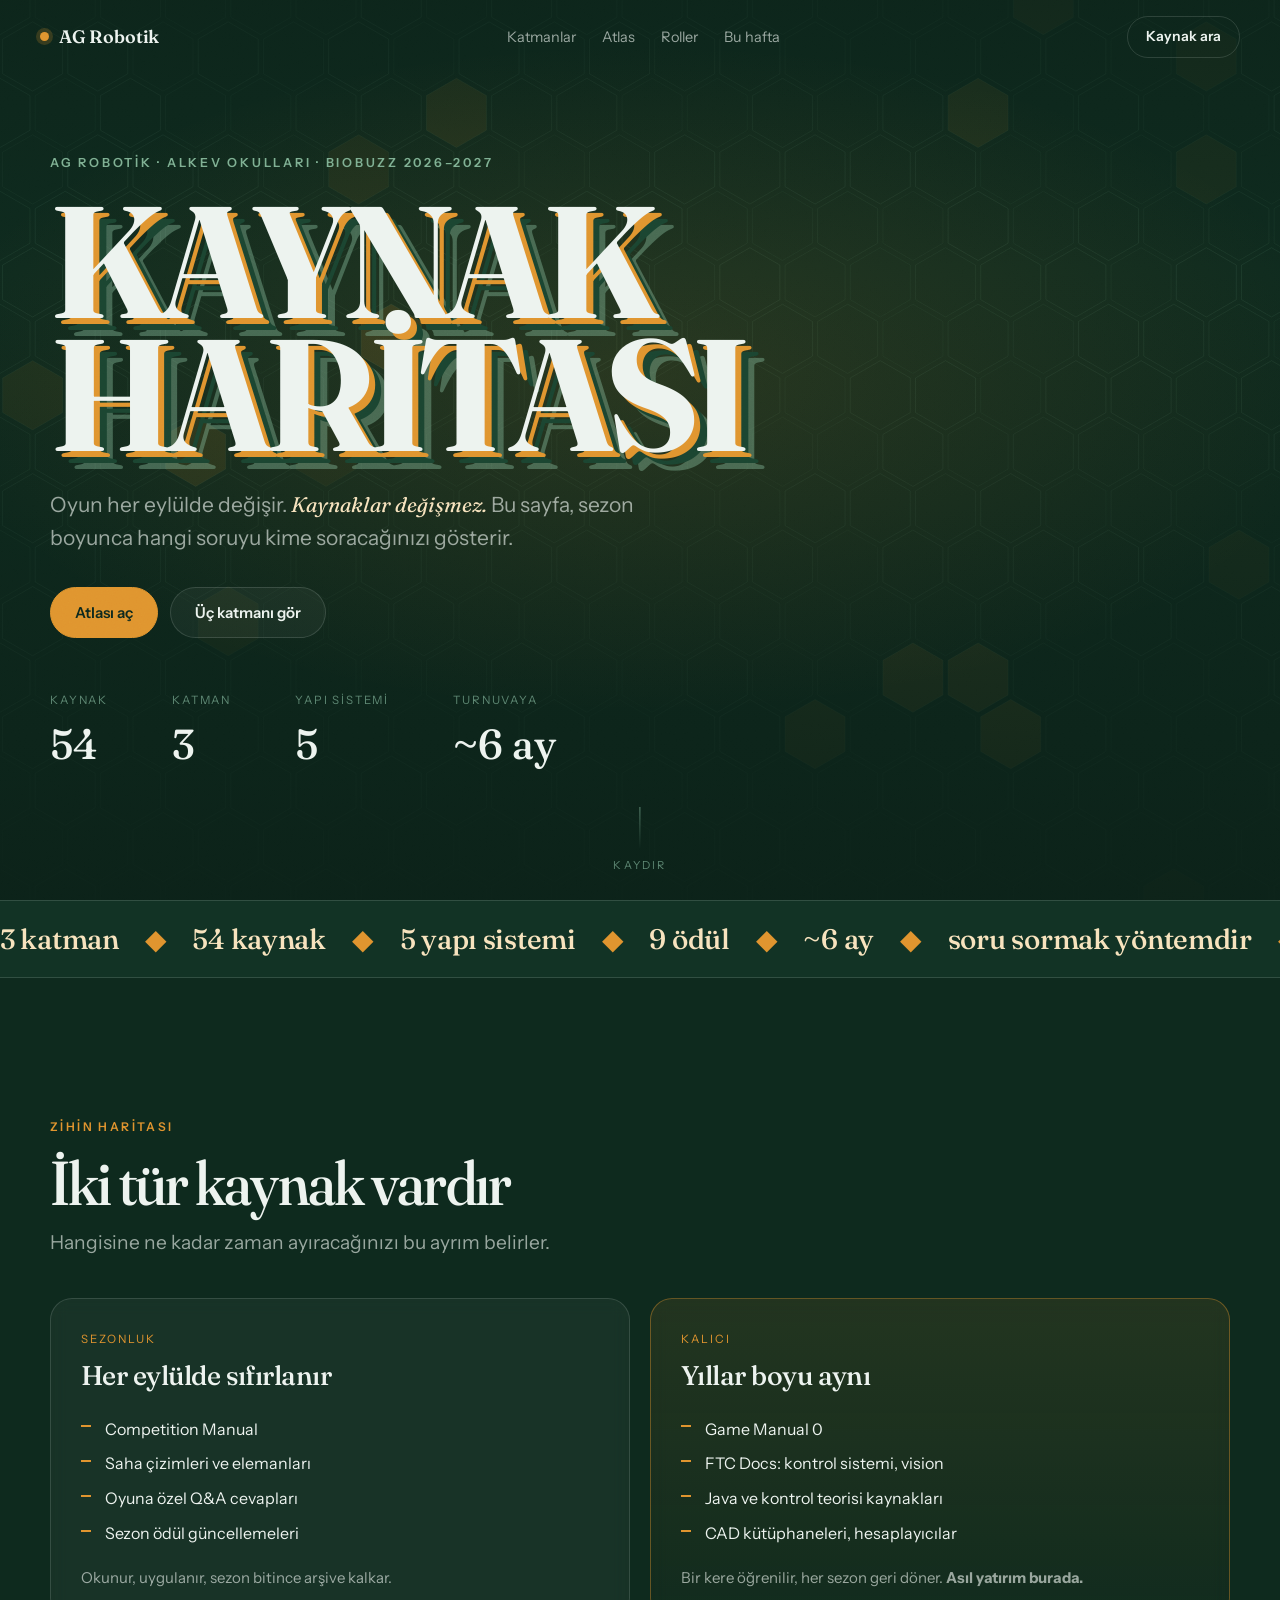
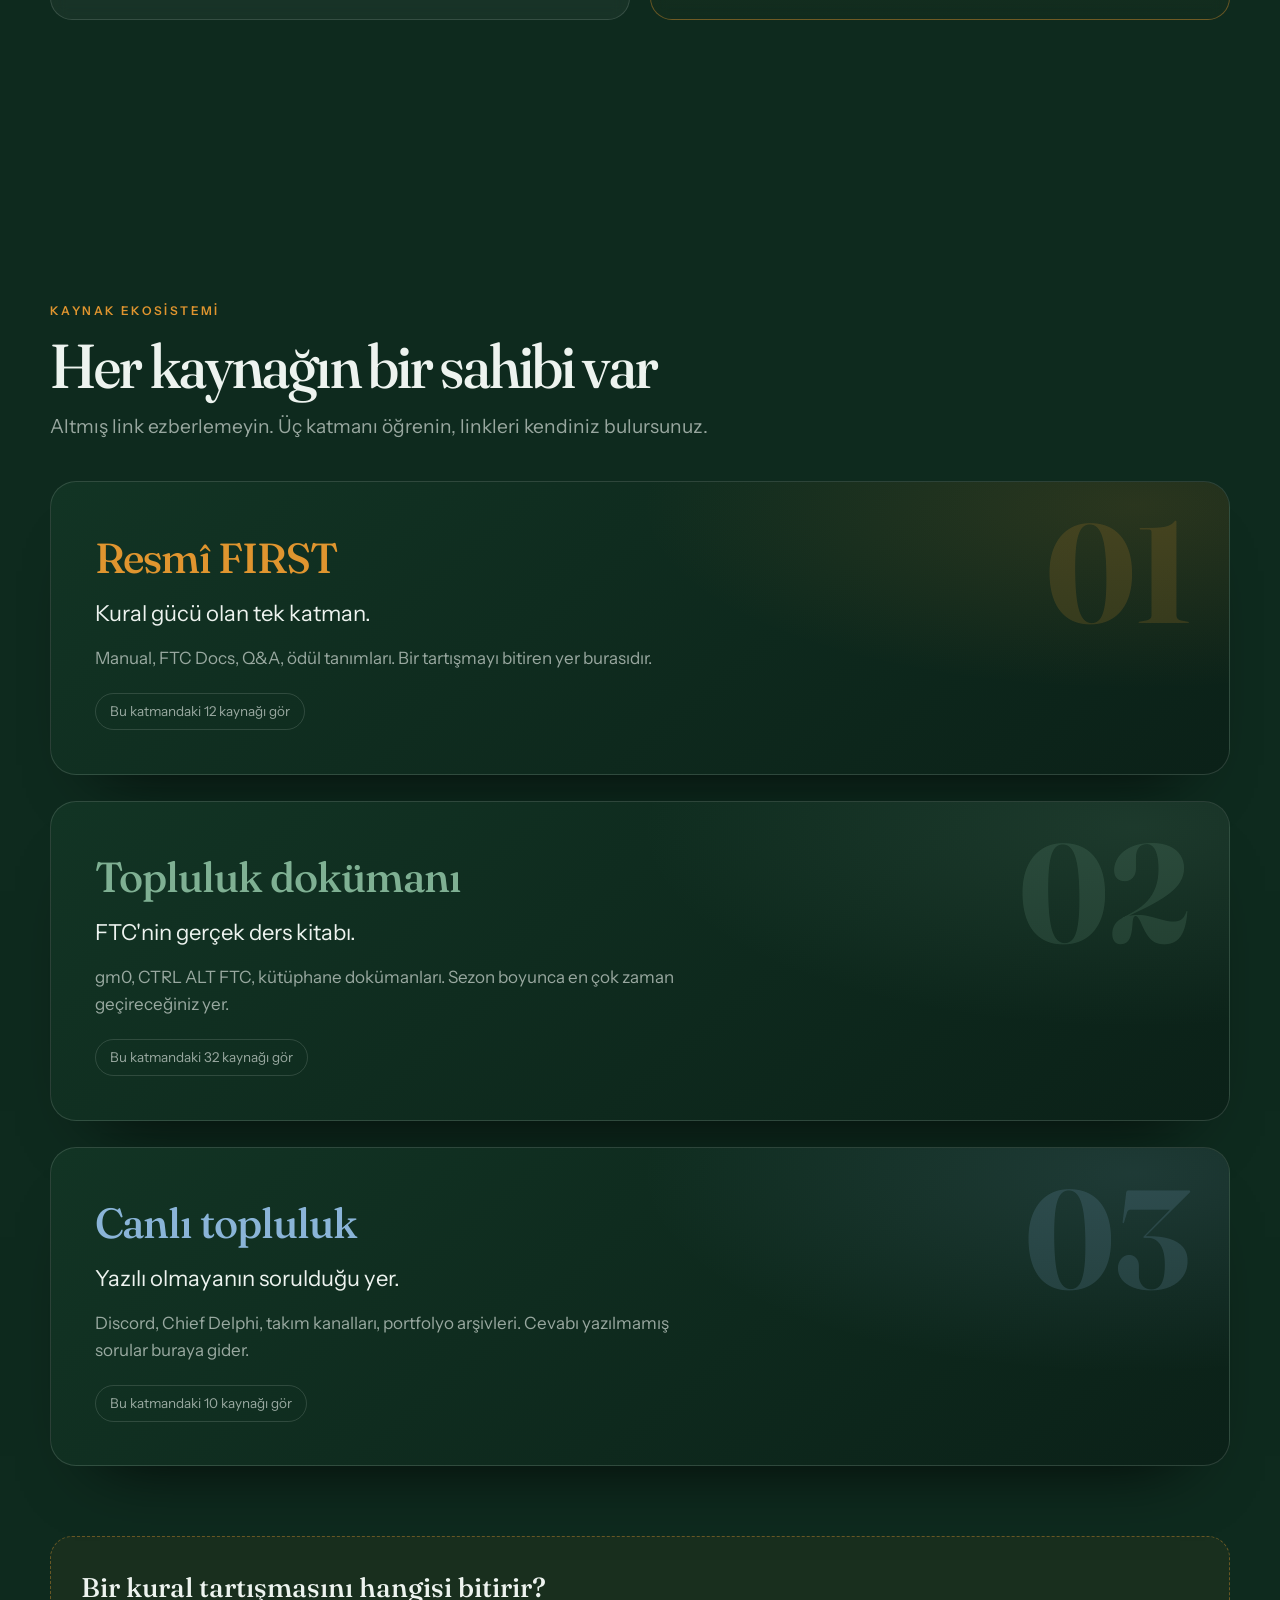
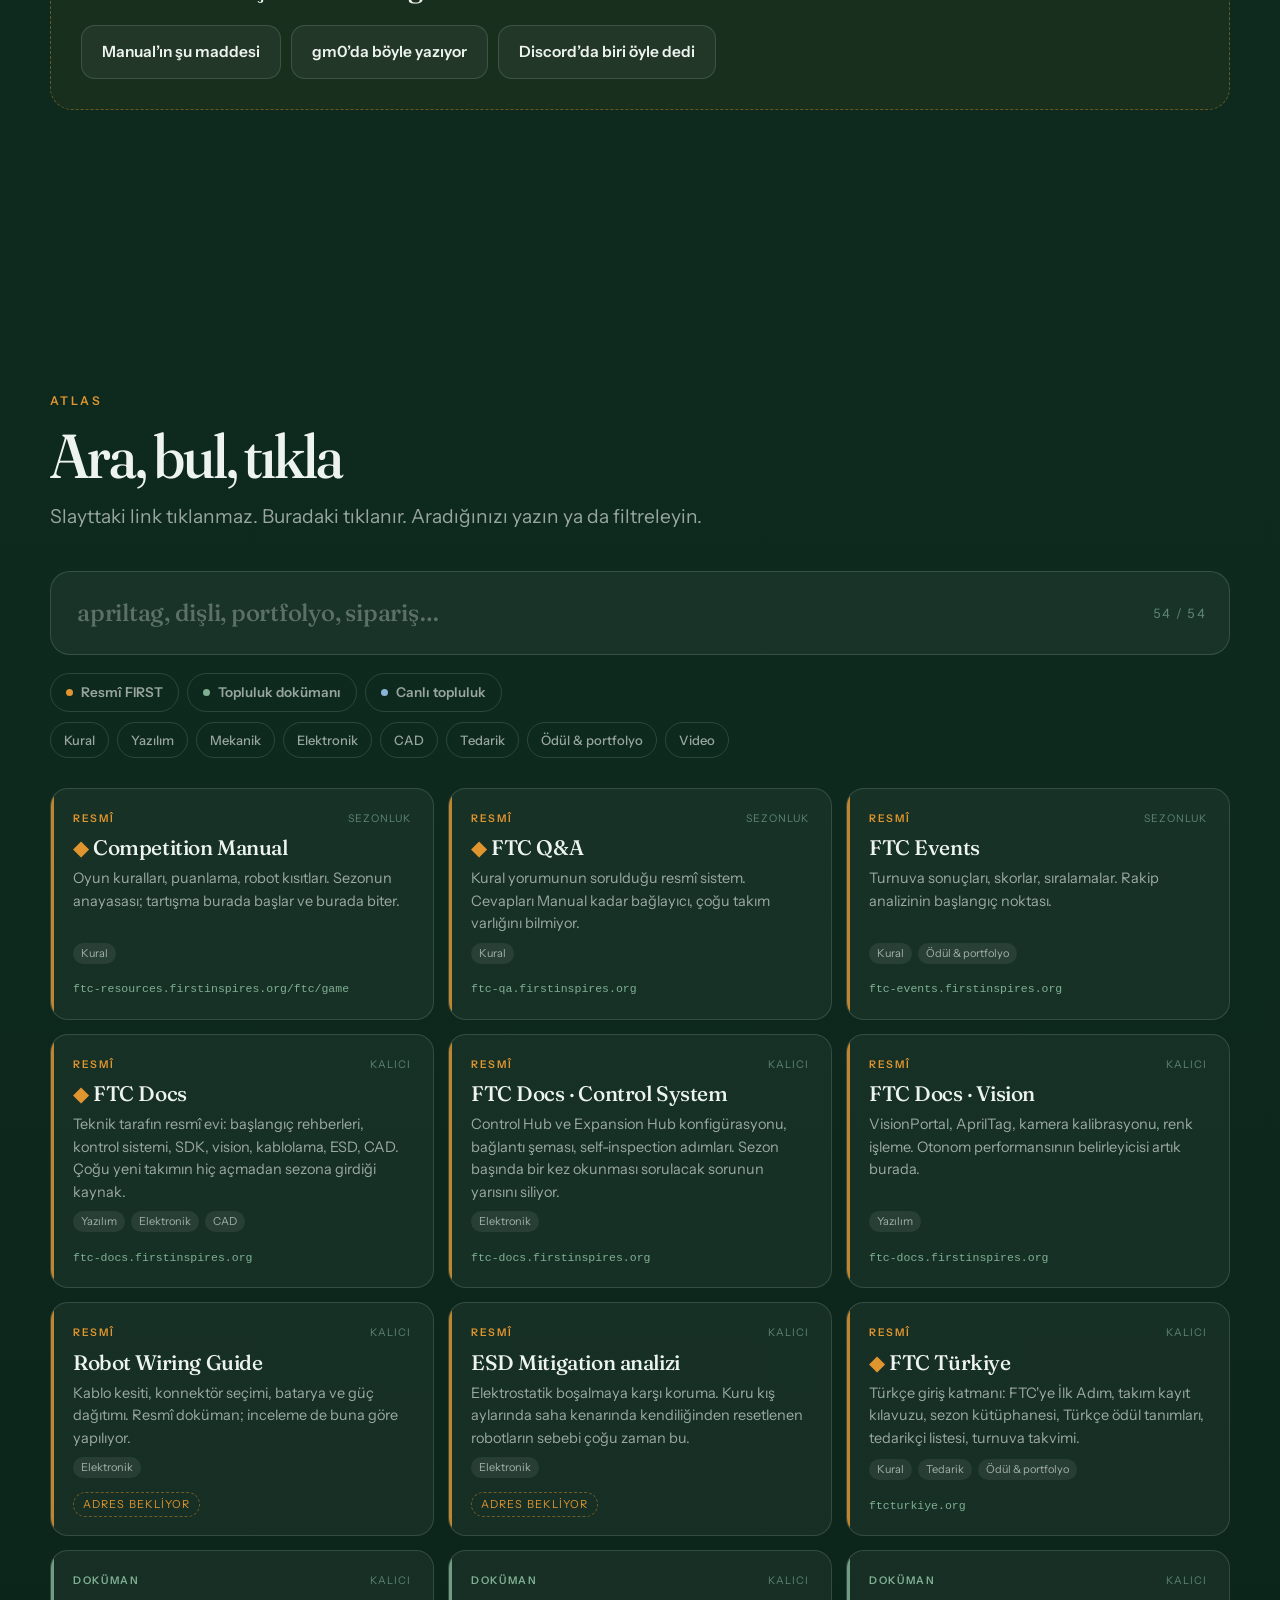
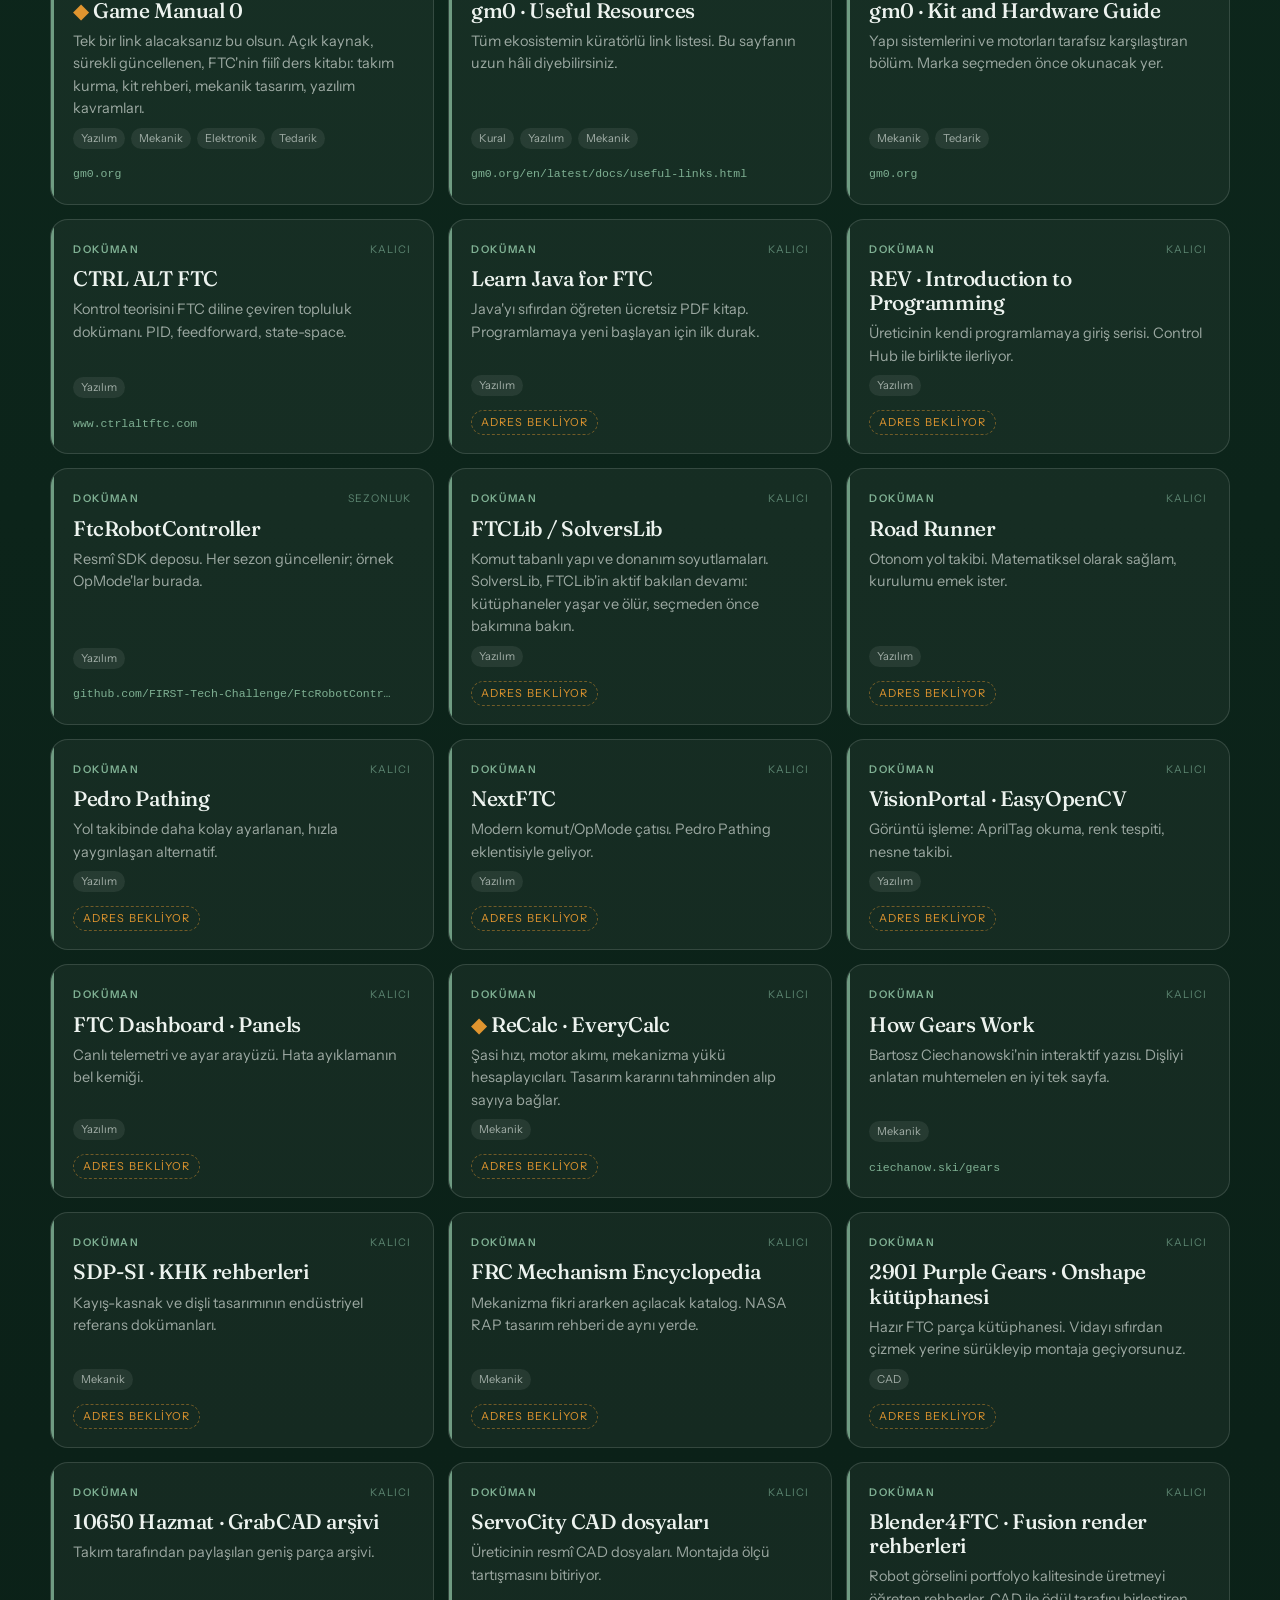
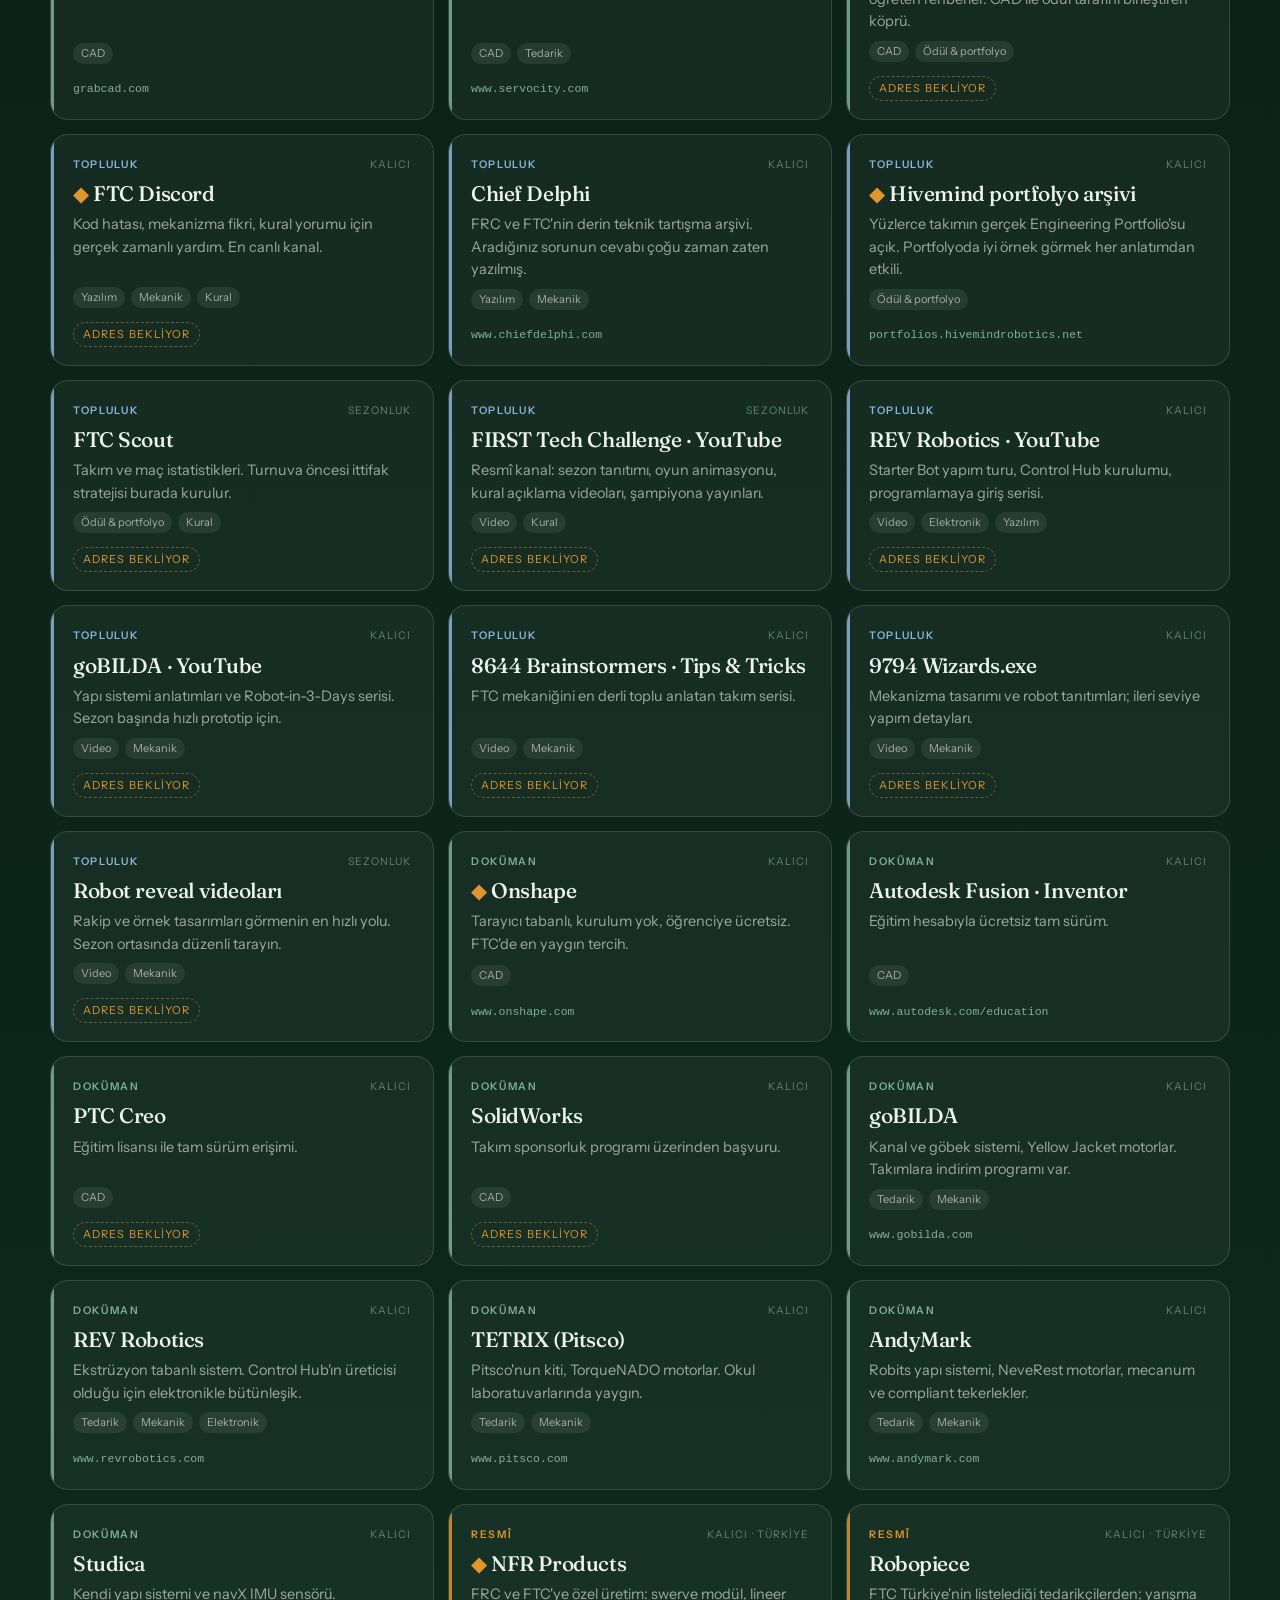
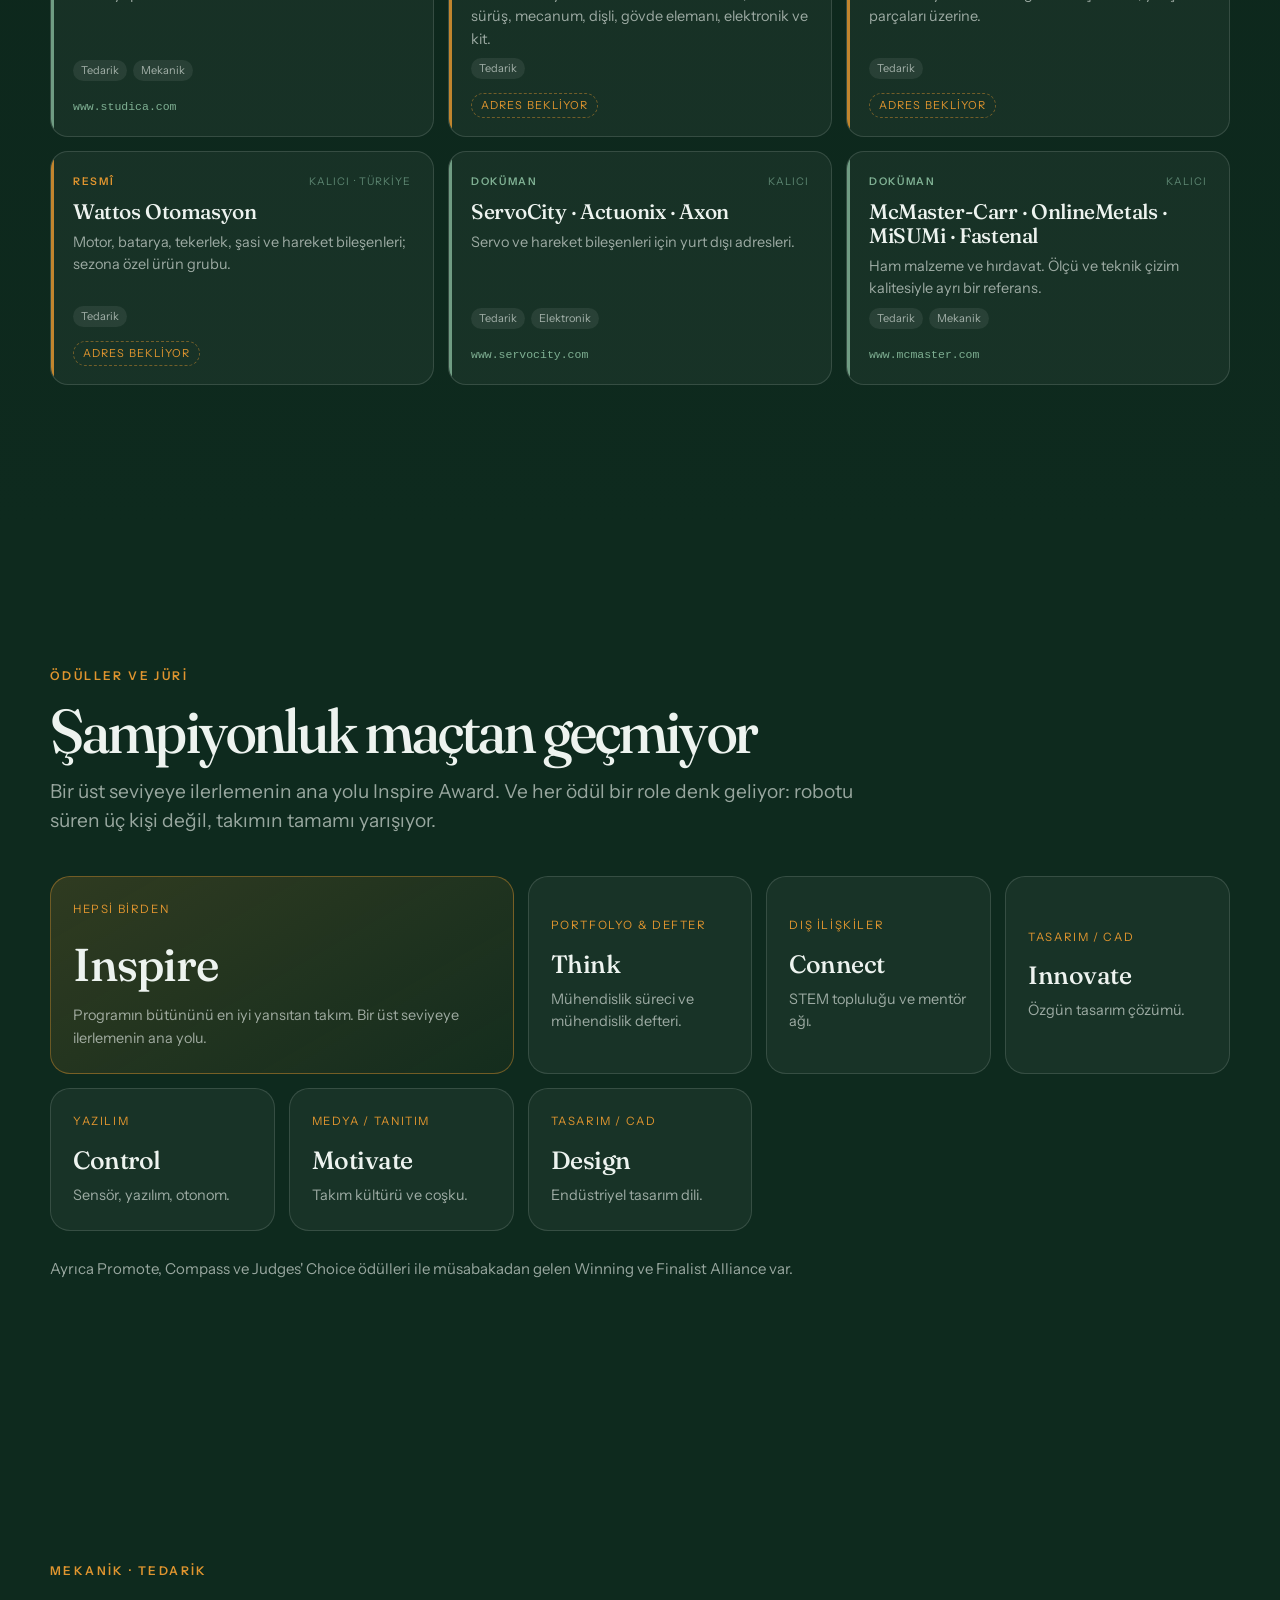
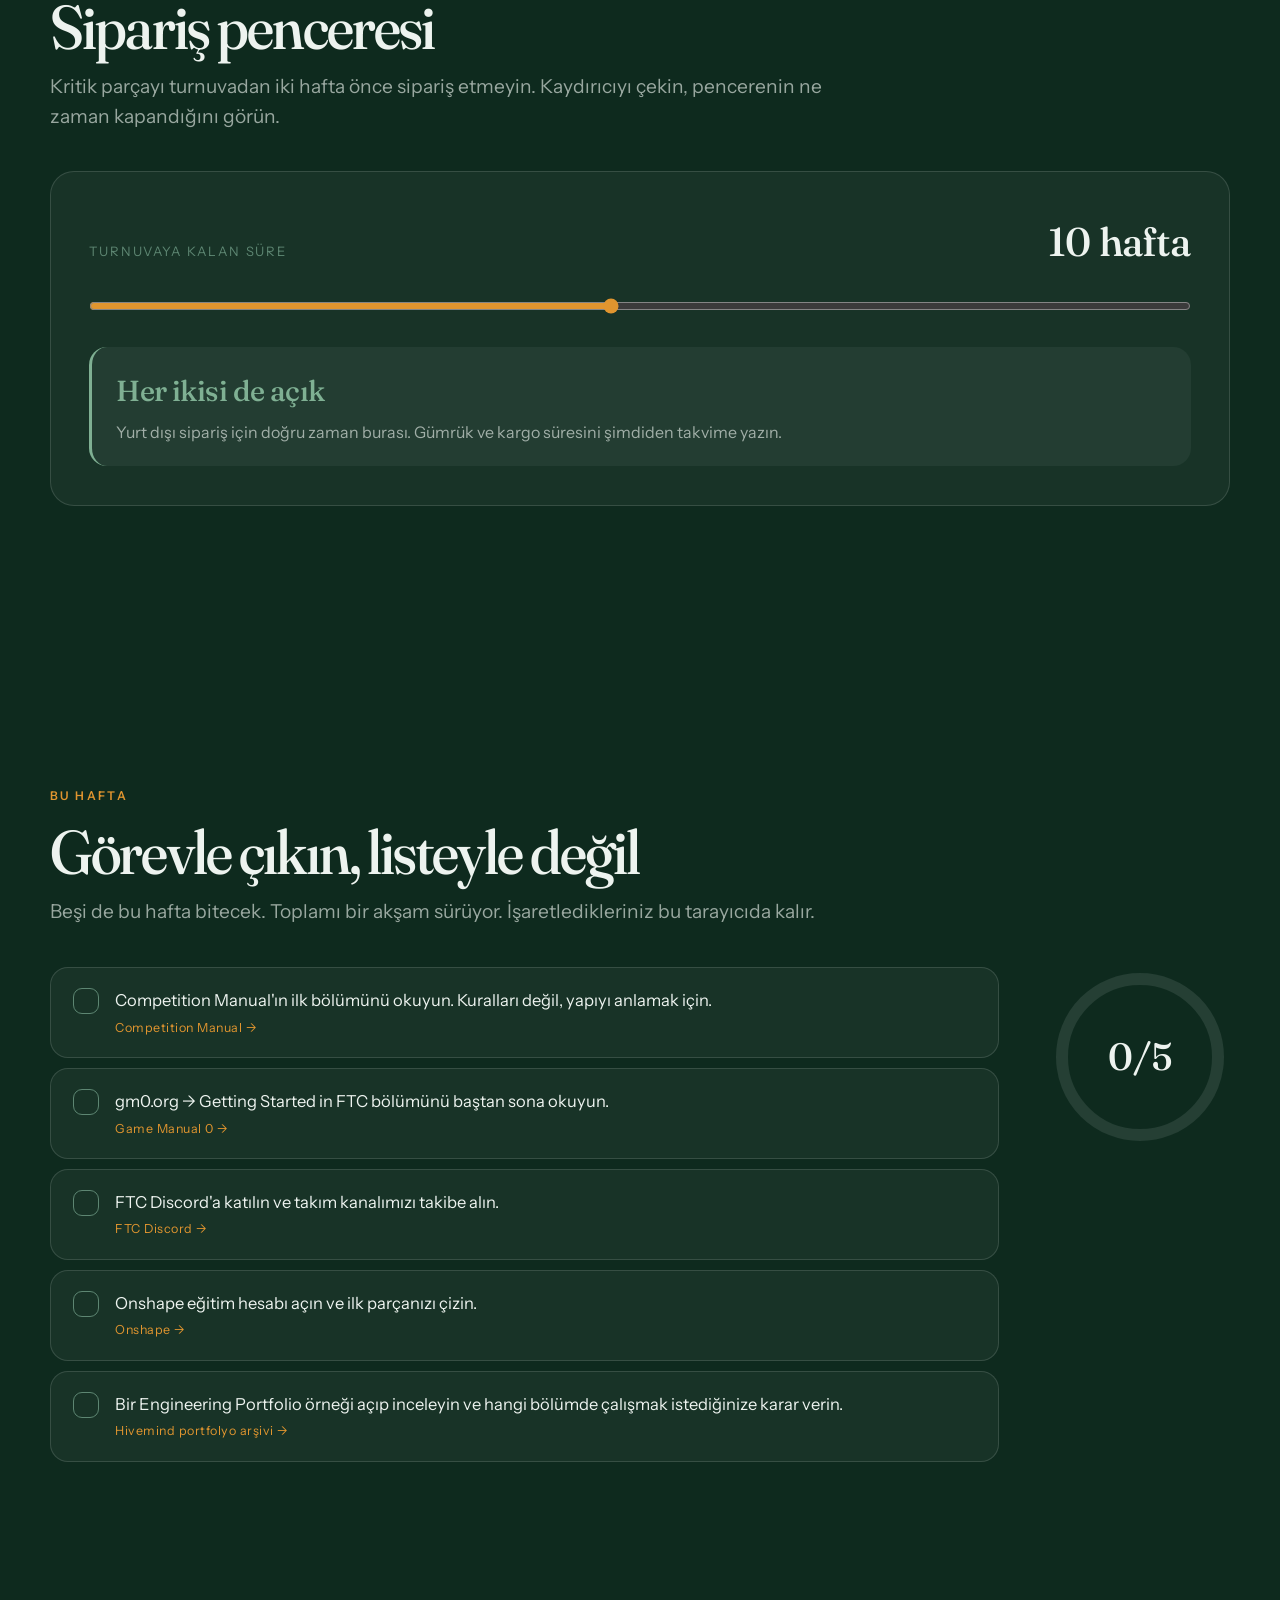
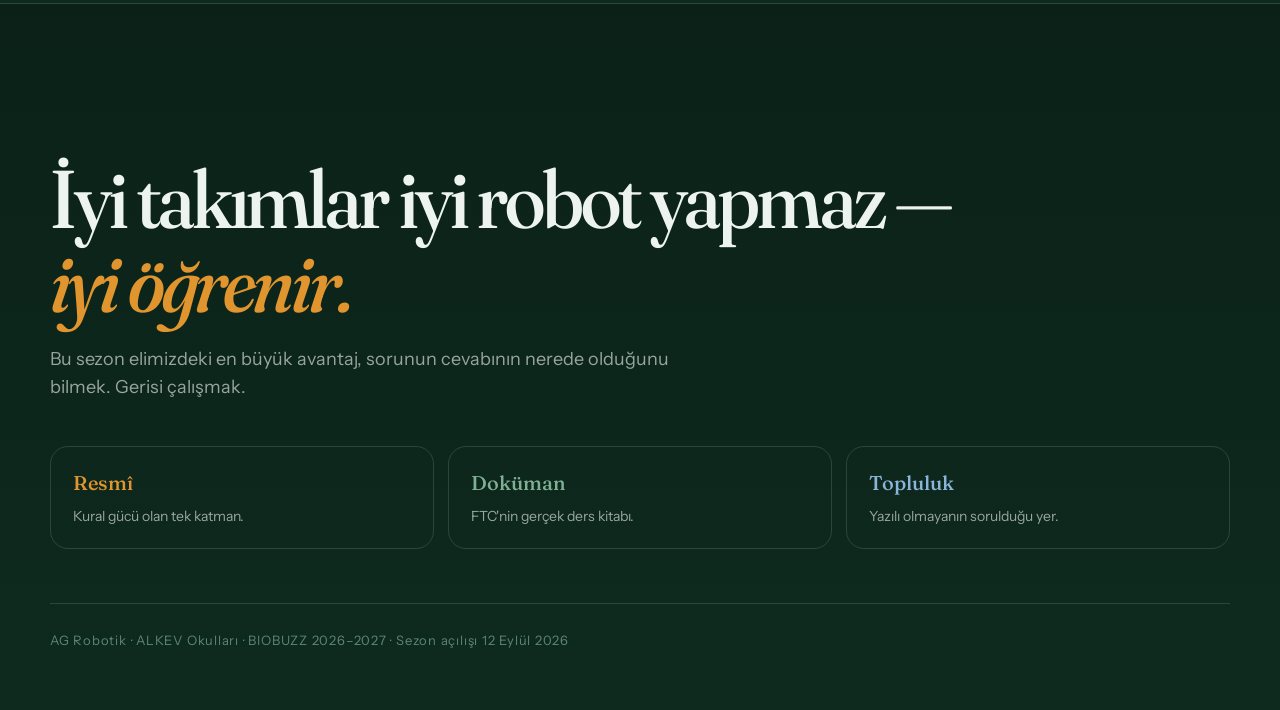
==== ftc/index.html @ 53e0a328 "Add the FTC season resource map for AG Robotik The kickoff deck ends by promising that its link list" ====
<!doctype html>
<html lang="tr">
<head>
  <meta charset="utf-8" />
  <meta name="viewport" content="width=device-width, initial-scale=1, viewport-fit=cover" />
  <title>Kaynak Haritası — AG Robotik · FTC</title>
  <meta name="description" content="FTC sezonu boyunca hangi kaynağa nereden ulaşılır? Üç katman, elli dört kaynak, aranabilir tek sayfa. AG Robotik, ALKEV Okulları." />
  <meta name="theme-color" content="#0e2a1e" />
  <meta property="og:title" content="FTC Kaynak Haritası — AG Robotik" />
  <meta property="og:description" content="Oyun her yıl değişir, kaynaklar değişmez. Üç katman, 54 kaynak, aranabilir tek sayfa." />
  <meta property="og:type" content="website" />
  <link rel="icon" href="../assets/favicon.svg" type="image/svg+xml" />
  <link rel="preload" href="../assets/fonts/Fraunces-Variable.ttf" as="font" type="font/ttf" crossorigin />
  <link rel="preload" href="../assets/fonts/InstrumentSans-Variable.ttf" as="font" type="font/ttf" crossorigin />
  <link rel="stylesheet" href="./styles.css" />
</head>
<body>
  <svg class="grain" aria-hidden="true"><filter id="grain-f"><feTurbulence type="fractalNoise" baseFrequency="0.72" numOctaves="3" stitchTiles="stitch" /><feColorMatrix type="saturate" values="0" /></filter><rect width="100%" height="100%" filter="url(#grain-f)" /></svg>

  <header class="nav" id="nav">
    <a class="nav__brand" href="#top"><span class="nav__dot"></span> AG Robotik</a>
    <nav class="nav__links" aria-label="Bölümler">
      <a href="#katmanlar">Katmanlar</a>
      <a href="#atlas">Atlas</a>
      <a href="#roller">Roller</a>
      <a href="#hafta">Bu hafta</a>
    </nav>
    <a class="nav__cta" href="#atlas">Kaynak ara</a>
  </header>

  <!-- ------------------------------------------------------------------ -->
  <section class="hero" id="top">
    <canvas class="hero__hive" id="hive" aria-hidden="true"></canvas>
    <div class="hero__glow" aria-hidden="true"></div>
    <div class="hero__inner">
      <p class="eyebrow reveal" data-d="0">AG Robotik · ALKEV Okulları · BIOBUZZ 2026–2027</p>
      <h1 class="stack" aria-label="Kaynak Haritası">
        <span class="stack__line">
          <span class="stack__l stack__l--3" aria-hidden="true">KAYNAK</span>
          <span class="stack__l stack__l--2" aria-hidden="true">KAYNAK</span>
          <span class="stack__l stack__l--1" aria-hidden="true">KAYNAK</span>
          <span class="stack__l stack__l--0">KAYNAK</span>
        </span>
        <span class="stack__line stack__line--b">
          <span class="stack__l stack__l--3" aria-hidden="true">HARİTASI</span>
          <span class="stack__l stack__l--2" aria-hidden="true">HARİTASI</span>
          <span class="stack__l stack__l--1" aria-hidden="true">HARİTASI</span>
          <span class="stack__l stack__l--0">HARİTASI</span>
        </span>
      </h1>
      <p class="hero__lede reveal" data-d="3">Oyun her eylülde değişir. <em>Kaynaklar değişmez.</em> Bu sayfa, sezon boyunca hangi soruyu kime soracağınızı gösterir.</p>
      <div class="hero__actions reveal" data-d="4">
        <a class="btn btn--gold" href="#atlas">Atlası aç</a>
        <a class="btn" href="#katmanlar">Üç katmanı gör</a>
      </div>
      <dl class="hero__stats reveal" data-d="5">
        <div><dt>Kaynak</dt><dd id="stat-count">54</dd></div>
        <div><dt>Katman</dt><dd>3</dd></div>
        <div><dt>Yapı sistemi</dt><dd>5</dd></div>
        <div><dt>Turnuvaya</dt><dd>~6 ay</dd></div>
      </dl>
    </div>
    <div class="hero__scroll" aria-hidden="true"><span></span>kaydır</div>
  </section>

  <!-- ------------------------------------------------------------------ -->
  <div class="marquee" aria-hidden="true">
    <div class="marquee__track" id="marquee"></div>
  </div>

  <!-- ------------------------------------------------------------------ -->
  <section class="split" id="ikili">
    <div class="wrap">
      <p class="kicker reveal">Zihin haritası</p>
      <h2 class="h2 reveal" data-d="1">İki tür kaynak vardır</h2>
      <p class="lede reveal" data-d="2">Hangisine ne kadar zaman ayıracağınızı bu ayrım belirler.</p>
      <div class="split__grid">
        <article class="panel reveal" data-d="3">
          <p class="panel__tag">Sezonluk</p>
          <h3 class="panel__title">Her eylülde sıfırlanır</h3>
          <ul class="ticks">
            <li>Competition Manual</li>
            <li>Saha çizimleri ve elemanları</li>
            <li>Oyuna özel Q&amp;A cevapları</li>
            <li>Sezon ödül güncellemeleri</li>
          </ul>
          <p class="panel__foot">Okunur, uygulanır, sezon bitince arşive kalkar.</p>
        </article>
        <article class="panel panel--gold reveal" data-d="4">
          <p class="panel__tag">Kalıcı</p>
          <h3 class="panel__title">Yıllar boyu aynı</h3>
          <ul class="ticks">
            <li>Game Manual 0</li>
            <li>FTC Docs: kontrol sistemi, vision</li>
            <li>Java ve kontrol teorisi kaynakları</li>
            <li>CAD kütüphaneleri, hesaplayıcılar</li>
          </ul>
          <p class="panel__foot">Bir kere öğrenilir, her sezon geri döner. <b>Asıl yatırım burada.</b></p>
        </article>
      </div>
    </div>
  </section>

  <!-- ------------------------------------------------------------------ -->
  <section class="layers" id="katmanlar">
    <div class="wrap">
      <p class="kicker reveal">Kaynak ekosistemi</p>
      <h2 class="h2 reveal" data-d="1">Her kaynağın bir sahibi var</h2>
      <p class="lede reveal" data-d="2">Altmış link ezberlemeyin. Üç katmanı öğrenin, linkleri kendiniz bulursunuz.</p>
    </div>
    <div class="stackcards" id="stackcards"></div>
    <div class="wrap">
      <div class="quiz reveal">
        <p class="quiz__q">Bir kural tartışmasını hangisi bitirir?</p>
        <div class="quiz__opts" id="quiz-opts"></div>
        <p class="quiz__why" id="quiz-why" hidden></p>
      </div>
    </div>
  </section>

  <!-- ------------------------------------------------------------------ -->
  <section class="atlas" id="atlas">
    <div class="wrap">
      <p class="kicker reveal">Atlas</p>
      <h2 class="h2 reveal" data-d="1">Ara, bul, tıkla</h2>
      <p class="lede reveal" data-d="2">Slayttaki link tıklanmaz. Buradaki tıklanır. Aradığınızı yazın ya da filtreleyin.</p>

      <div class="search reveal" data-d="3">
        <input type="search" id="q" placeholder="apriltag, dişli, portfolyo, sipariş…" autocomplete="off" aria-label="Kaynak ara" />
        <span class="search__count" id="count"></span>
      </div>
      <div class="chips" id="chips-layer" aria-label="Katman filtresi"></div>
      <div class="chips chips--soft" id="chips-role" aria-label="Rol filtresi"></div>
      <div class="cards" id="cards"></div>
      <p class="empty" id="empty" hidden>Bu aramaya uyan kaynak yok. Filtreleri temizleyip tekrar deneyin.</p>
    </div>
  </section>

  <!-- ------------------------------------------------------------------ -->
  <section class="roles" id="roller">
    <div class="wrap">
      <p class="kicker reveal">Ödüller ve jüri</p>
      <h2 class="h2 reveal" data-d="1">Şampiyonluk maçtan geçmiyor</h2>
      <p class="lede reveal" data-d="2">Bir üst seviyeye ilerlemenin ana yolu Inspire Award. Ve her ödül bir role denk geliyor: robotu süren üç kişi değil, takımın tamamı yarışıyor.</p>
      <div class="awards" id="awards"></div>
      <p class="note reveal">Ayrıca Promote, Compass ve Judges' Choice ödülleri ile müsabakadan gelen Winning ve Finalist Alliance var.</p>
    </div>
  </section>

  <!-- ------------------------------------------------------------------ -->
  <section class="supply" id="tedarik">
    <div class="wrap">
      <p class="kicker reveal">Mekanik · tedarik</p>
      <h2 class="h2 reveal" data-d="1">Sipariş penceresi</h2>
      <p class="lede reveal" data-d="2">Kritik parçayı turnuvadan iki hafta önce sipariş etmeyin. Kaydırıcıyı çekin, pencerenin ne zaman kapandığını görün.</p>
      <div class="supply__box reveal" data-d="3">
        <label class="supply__label" for="weeks">Turnuvaya kalan süre <output id="weeks-out">10 hafta</output></label>
        <input type="range" id="weeks" min="1" max="20" value="10" />
        <div class="supply__verdict" id="verdict"></div>
      </div>
    </div>
  </section>

  <!-- ------------------------------------------------------------------ -->
  <section class="week" id="hafta">
    <div class="wrap">
      <p class="kicker reveal">Bu hafta</p>
      <h2 class="h2 reveal" data-d="1">Görevle çıkın, listeyle değil</h2>
      <p class="lede reveal" data-d="2">Beşi de bu hafta bitecek. Toplamı bir akşam sürüyor. İşaretledikleriniz bu tarayıcıda kalır.</p>
      <div class="week__grid">
        <ol class="tasks" id="tasks"></ol>
        <div class="ring reveal" data-d="3">
          <svg viewBox="0 0 120 120" aria-hidden="true">
            <circle cx="60" cy="60" r="52" class="ring__bg" />
            <circle cx="60" cy="60" r="52" class="ring__fg" id="ring-fg" />
          </svg>
          <span class="ring__num" id="ring-num">0/5</span>
        </div>
      </div>
    </div>
  </section>

  <!-- ------------------------------------------------------------------ -->
  <footer class="end">
    <div class="wrap">
      <p class="end__quote reveal">İyi takımlar iyi robot yapmaz —<br /><em>iyi öğrenir.</em></p>
      <p class="end__line reveal" data-d="2">Bu sezon elimizdeki en büyük avantaj, sorunun cevabının nerede olduğunu bilmek. Gerisi çalışmak.</p>
      <div class="end__layers reveal" data-d="3" id="end-layers"></div>
      <p class="end__credit">AG Robotik · ALKEV Okulları · BIOBUZZ 2026–2027 · Sezon açılışı 12 Eylül 2026</p>
    </div>
  </footer>

  <script type="module" src="./js/main.js"></script>
</body>
</html>
---- ftc/styles.css ----
/* AG Robotik — FTC Kaynak Haritası
   Palet sunumdan alındı: koyu yeşil, bal sarısı, adaçayı. */

@font-face { font-family: 'Fraunces'; src: url('../assets/fonts/Fraunces-Variable.ttf') format('truetype'); font-weight: 100 900; font-style: normal; font-display: swap; }
@font-face { font-family: 'Fraunces'; src: url('../assets/fonts/Fraunces-Italic-Variable.ttf') format('truetype'); font-weight: 100 900; font-style: italic; font-display: swap; }
@font-face { font-family: 'Instrument Sans'; src: url('../assets/fonts/InstrumentSans-Variable.ttf') format('truetype'); font-weight: 400 700; font-style: normal; font-display: swap; }

:root {
  --ink: #0b2118;
  --deep: #0e2a1e;
  --deep-2: #123424;
  --forest: #1b4531;
  --sage: #7fb093;
  --sage-dim: #5d8672;
  --gold: #e0952f;
  --gold-soft: #f7e3be;
  --paper: #edf3ef;
  --paper-dim: rgba(237, 243, 239, 0.62);
  --sky: #8ab4d8;
  --line: rgba(237, 243, 239, 0.14);
  --glass: rgba(237, 243, 239, 0.045);
  --serif: 'Fraunces', 'Iowan Old Style', Georgia, serif;
  --sans: 'Instrument Sans', 'Helvetica Neue', Helvetica, Arial, sans-serif;
  --mono: ui-monospace, 'SF Mono', Menlo, Consolas, monospace;
  --ease: cubic-bezier(0.22, 1, 0.36, 1);
}

* { box-sizing: border-box; }
html { scroll-behavior: smooth; }
body {
  margin: 0;
  background: var(--deep);
  color: var(--paper);
  font-family: var(--sans);
  font-size: 17px;
  line-height: 1.55;
  -webkit-font-smoothing: antialiased;
  overflow-x: hidden;
}
img, svg { max-width: 100%; }
a { color: inherit; }
button, input { font: inherit; color: inherit; }
:focus-visible { outline: 2px solid var(--gold); outline-offset: 3px; }
::selection { background: var(--gold); color: var(--deep); }

/* film grain */
.grain { position: fixed; inset: 0; width: 100%; height: 100%; opacity: 0.06; pointer-events: none; z-index: 90; mix-blend-mode: overlay; }

.wrap { width: min(1180px, calc(100vw - 48px)); margin: 0 auto; }

/* ---- shared type -------------------------------------------------------- */
.kicker { margin: 0 0 14px; font-size: 12px; font-weight: 600; letter-spacing: 0.2em; text-transform: uppercase; color: var(--gold); }
.h2 { margin: 0 0 14px; font-family: var(--serif); font-variation-settings: 'SOFT' 40, 'WONK' 1, 'opsz' 120; font-weight: 500; font-size: clamp(34px, 5vw, 62px); line-height: 1.02; letter-spacing: -0.03em; }
.lede { margin: 0 0 40px; max-width: 62ch; font-size: clamp(17px, 1.5vw, 20px); color: var(--paper-dim); }
.note { margin: 26px 0 0; font-size: 15px; color: var(--paper-dim); }
.eyebrow { margin: 0 0 20px; font-size: 12.5px; font-weight: 600; letter-spacing: 0.22em; text-transform: uppercase; color: var(--sage); }

section { padding: clamp(80px, 11vw, 150px) 0; position: relative; }

/* ---- reveal on scroll --------------------------------------------------- */
.reveal { opacity: 0; transform: translateY(24px); transition: opacity 0.7s var(--ease), transform 0.7s var(--ease); transition-delay: calc(var(--d, 0) * 65ms); }
.reveal.is-in { opacity: 1; transform: none; }

/* ---- nav ---------------------------------------------------------------- */
.nav {
  position: fixed; top: 0; left: 0; right: 0; z-index: 80;
  display: flex; align-items: center; justify-content: space-between; gap: 20px;
  padding: 16px clamp(18px, 4vw, 40px);
  transition: background 0.4s, backdrop-filter 0.4s, border-color 0.4s;
  border-bottom: 1px solid transparent;
}
.nav.is-stuck { background: rgba(11, 33, 24, 0.82); backdrop-filter: blur(14px); border-bottom-color: var(--line); }
.nav__brand { display: inline-flex; align-items: center; gap: 10px; font-family: var(--serif); font-weight: 600; font-size: 18px; text-decoration: none; letter-spacing: -0.01em; }
.nav__dot { width: 9px; height: 9px; border-radius: 50%; background: var(--gold); box-shadow: 0 0 0 4px rgba(224, 149, 47, 0.2); }
.nav__links { display: flex; gap: 26px; font-size: 14.5px; }
.nav__links a { text-decoration: none; color: var(--paper-dim); transition: color 0.2s; }
.nav__links a:hover { color: var(--paper); }
.nav__cta { text-decoration: none; font-size: 14px; font-weight: 600; padding: 9px 18px; border-radius: 999px; border: 1px solid var(--line); transition: background 0.25s, border-color 0.25s, color 0.25s; }
.nav__cta:hover { background: var(--gold); border-color: var(--gold); color: var(--deep); }
@media (max-width: 860px) { .nav__links { display: none; } }

/* ---- hero --------------------------------------------------------------- */
.hero { min-height: 100svh; display: grid; align-content: center; padding: 120px 0 90px; overflow: hidden; }
.hero__hive { position: absolute; inset: 0; width: 100%; height: 100%; z-index: 0; }
.hero__glow { position: absolute; inset: 0; z-index: 1; pointer-events: none; background: radial-gradient(ellipse 90% 60% at 50% 42%, rgba(224, 149, 47, 0.13), transparent 62%), linear-gradient(180deg, rgba(11, 33, 24, 0.55), transparent 30%, rgba(11, 33, 24, 0.9)); }
.hero__inner { position: relative; z-index: 2; width: min(1180px, calc(100vw - 48px)); margin: 0 auto; }
.hero__lede { margin: 26px 0 0; max-width: 46ch; font-size: clamp(17px, 1.7vw, 21px); color: var(--paper-dim); }
.hero__lede em { font-family: var(--serif); font-style: italic; color: var(--gold-soft); }
.hero__actions { display: flex; gap: 12px; margin-top: 32px; flex-wrap: wrap; }
.hero__stats { display: flex; gap: clamp(24px, 5vw, 64px); margin: 54px 0 0; padding: 0; flex-wrap: wrap; }
.hero__stats div { display: grid; gap: 2px; }
.hero__stats dt { font-size: 11.5px; letter-spacing: 0.16em; text-transform: uppercase; color: var(--sage-dim); }
.hero__stats dd { margin: 0; font-family: var(--serif); font-size: clamp(28px, 3.4vw, 42px); font-weight: 500; font-variation-settings: 'SOFT' 40, 'opsz' 60; }
.hero__scroll { position: absolute; left: 50%; bottom: 26px; transform: translateX(-50%); z-index: 2; font-size: 11px; letter-spacing: 0.2em; text-transform: uppercase; color: var(--sage-dim); display: grid; justify-items: center; gap: 8px; }
.hero__scroll span { width: 1px; height: 42px; background: linear-gradient(var(--sage-dim), transparent); animation: drop 2.2s var(--ease) infinite; }
@keyframes drop { 0% { transform: scaleY(0); transform-origin: top; } 55% { transform: scaleY(1); transform-origin: top; } 56% { transform-origin: bottom; } 100% { transform: scaleY(0); transform-origin: bottom; } }

/* stacked display type */
.stack { margin: 0; font-family: var(--serif); font-variation-settings: 'SOFT' 20, 'WONK' 1, 'opsz' 144; font-weight: 700; font-size: clamp(58px, 12.4vw, 186px); line-height: 0.86; letter-spacing: -0.045em; }
.stack__line { display: block; position: relative; }
.stack__l { display: block; }
.stack__l:not(.stack__l--0) { position: absolute; inset: 0; }
.stack__l--0 { position: relative; z-index: 4; color: var(--paper); }
.stack__l--1 { z-index: 3; color: var(--gold); transform: translate(0.04em, 0.038em); }
.stack__l--2 { z-index: 2; color: var(--forest); transform: translate(0.08em, 0.076em); }
.stack__l--3 { z-index: 1; color: var(--sage); transform: translate(0.12em, 0.114em); opacity: 0.45; }
.stack__line--b { margin-top: -0.02em; }
.stack__l { opacity: 0; transform-origin: left bottom; animation: rise 1.1s var(--ease) forwards; }
.stack__line--b .stack__l { animation-delay: 0.14s; }
@keyframes rise { from { opacity: 0; transform: translateY(0.4em) rotate(1.5deg); } to { opacity: 1; transform: none; } }
.stack__l--1 { animation-name: rise1; }
.stack__l--2 { animation-name: rise2; }
.stack__l--3 { animation-name: rise3; }
@keyframes rise1 { from { opacity: 0; transform: translate(0.04em, 0.45em); } to { opacity: 1; transform: translate(0.04em, 0.038em); } }
@keyframes rise2 { from { opacity: 0; transform: translate(0.08em, 0.5em); } to { opacity: 1; transform: translate(0.08em, 0.076em); } }
@keyframes rise3 { from { opacity: 0; transform: translate(0.12em, 0.55em); } to { opacity: 0.45; transform: translate(0.12em, 0.114em); } }

/* ---- buttons ------------------------------------------------------------ */
.btn { display: inline-flex; align-items: center; gap: 9px; text-decoration: none; padding: 13px 24px; border-radius: 999px; border: 1px solid var(--line); font-size: 15px; font-weight: 600; background: var(--glass); cursor: pointer; transition: transform 0.3s var(--ease), background 0.25s, border-color 0.25s, color 0.25s; }
.btn:hover { transform: translateY(-2px); background: rgba(237, 243, 239, 0.1); }
.btn--gold { background: var(--gold); border-color: var(--gold); color: var(--deep); }
.btn--gold:hover { background: #f0a63d; border-color: #f0a63d; }

/* ---- marquee ------------------------------------------------------------ */
.marquee { overflow: hidden; border-top: 1px solid var(--line); border-bottom: 1px solid var(--line); background: rgba(27, 69, 49, 0.35); padding: 16px 0; }
.marquee__track { display: flex; gap: 0; width: max-content; animation: slide 38s linear infinite; }
.marquee__track span { display: inline-flex; align-items: center; gap: 26px; padding-right: 26px; font-family: var(--serif); font-size: clamp(19px, 2.2vw, 30px); font-weight: 500; letter-spacing: -0.01em; white-space: nowrap; color: var(--gold-soft); }
.marquee__track i { font-style: normal; color: var(--gold); }
@keyframes slide { to { transform: translateX(-50%); } }

/* ---- split -------------------------------------------------------------- */
.split__grid { display: grid; grid-template-columns: repeat(auto-fit, minmax(300px, 1fr)); gap: 20px; }
.panel { padding: 32px 30px 30px; border-radius: 22px; border: 1px solid var(--line); background: var(--glass); backdrop-filter: blur(8px); }
.panel--gold { border-color: rgba(224, 149, 47, 0.4); background: linear-gradient(180deg, rgba(224, 149, 47, 0.1), rgba(224, 149, 47, 0.02)); }
.panel__tag { margin: 0 0 6px; font-size: 11.5px; letter-spacing: 0.18em; text-transform: uppercase; color: var(--gold); }
.panel__title { margin: 0 0 20px; font-family: var(--serif); font-size: 27px; font-weight: 500; letter-spacing: -0.02em; }
.ticks { list-style: none; margin: 0 0 20px; padding: 0; display: grid; gap: 10px; }
.ticks li { position: relative; padding-left: 24px; font-size: 16px; }
.ticks li::before { content: ''; position: absolute; left: 0; top: 0.55em; width: 10px; height: 2px; background: var(--gold); }
.panel__foot { margin: 0; font-size: 15px; color: var(--paper-dim); }

/* ---- sticky stack cards ------------------------------------------------- */
.stackcards { width: min(1180px, calc(100vw - 48px)); margin: 0 auto 70px; }
.layer { position: sticky; top: 96px; margin-bottom: 26px; padding: clamp(28px, 3.4vw, 46px); border-radius: 26px; border: 1px solid var(--line); background: linear-gradient(140deg, var(--deep-2), var(--ink)); box-shadow: 0 40px 70px -50px #000; overflow: hidden; }
.layer::after { content: ''; position: absolute; inset: 0; pointer-events: none; background: radial-gradient(60% 90% at 92% 8%, var(--c), transparent 70%); opacity: 0.14; }
.layer__no { position: absolute; right: clamp(18px, 3vw, 40px); top: clamp(10px, 2vw, 20px); font-family: var(--serif); font-size: clamp(72px, 11vw, 150px); font-weight: 700; line-height: 1; color: var(--c); opacity: 0.16; }
.layer__name { margin: 0 0 6px; font-family: var(--serif); font-size: clamp(27px, 3.4vw, 42px); font-weight: 500; letter-spacing: -0.025em; color: var(--c); position: relative; }
.layer__line { margin: 0 0 14px; font-size: clamp(18px, 1.8vw, 22px); position: relative; }
.layer__body { margin: 0 0 22px; max-width: 56ch; color: var(--paper-dim); position: relative; }
.layer__pills { display: flex; flex-wrap: wrap; gap: 8px; position: relative; }
.layer__pills button { border: 1px solid var(--line); background: transparent; border-radius: 999px; padding: 7px 14px; font-size: 13.5px; cursor: pointer; color: var(--paper-dim); transition: border-color 0.2s, color 0.2s, background 0.2s; }
.layer__pills button:hover { color: var(--deep); background: var(--c); border-color: var(--c); }

/* ---- quiz --------------------------------------------------------------- */
.quiz { margin-top: 20px; padding: 30px; border-radius: 22px; border: 1px dashed rgba(224, 149, 47, 0.4); background: rgba(224, 149, 47, 0.05); }
.quiz__q { margin: 0 0 16px; font-family: var(--serif); font-size: clamp(20px, 2.2vw, 27px); font-weight: 500; }
.quiz__opts { display: flex; gap: 10px; flex-wrap: wrap; }
.quiz__opts button { border: 1px solid var(--line); background: var(--glass); border-radius: 14px; padding: 14px 20px; font-size: 15.5px; font-weight: 600; cursor: pointer; transition: transform 0.25s var(--ease), border-color 0.2s, background 0.2s; }
.quiz__opts button:hover { transform: translateY(-2px); border-color: var(--gold); }
.quiz__opts.is-done button { pointer-events: none; opacity: 0.5; }
.quiz__opts.is-done button.is-right { opacity: 1; background: var(--gold); border-color: var(--gold); color: var(--deep); }
.quiz__opts.is-done button.is-wrong { opacity: 1; border-color: #c4623d; color: #f0a68b; }
.quiz__why { margin: 16px 0 0; font-size: 16px; color: var(--gold-soft); max-width: 70ch; }

/* ---- atlas -------------------------------------------------------------- */
.atlas { background: linear-gradient(180deg, var(--deep), var(--ink) 55%, var(--deep)); }
.search { position: relative; margin-bottom: 18px; }
.search input {
  width: 100%; padding: 22px 130px 22px 26px; border-radius: 20px;
  border: 1px solid var(--line); background: rgba(237, 243, 239, 0.05);
  font-size: clamp(18px, 2vw, 24px); font-family: var(--serif); font-weight: 500; letter-spacing: -0.01em;
  transition: border-color 0.25s, background 0.25s, box-shadow 0.25s;
}
.search input::placeholder { color: rgba(237, 243, 239, 0.32); }
.search input:focus { outline: none; border-color: var(--gold); background: rgba(224, 149, 47, 0.07); box-shadow: 0 0 0 5px rgba(224, 149, 47, 0.09); }
.search__count { position: absolute; right: 24px; top: 50%; transform: translateY(-50%); font-size: 13px; letter-spacing: 0.1em; text-transform: uppercase; color: var(--sage-dim); font-variant-numeric: tabular-nums; }
.chips { display: flex; flex-wrap: wrap; gap: 8px; margin-bottom: 10px; }
.chips--soft { margin-bottom: 30px; }
.chip { border: 1px solid var(--line); background: transparent; border-radius: 999px; padding: 8px 15px; font-size: 13.5px; font-weight: 600; cursor: pointer; color: var(--paper-dim); transition: background 0.22s, color 0.22s, border-color 0.22s; display: inline-flex; align-items: center; gap: 8px; }
.chip i { width: 7px; height: 7px; border-radius: 50%; background: currentColor; font-style: normal; }
.chip:hover { color: var(--paper); border-color: rgba(237, 243, 239, 0.3); }
.chip[aria-pressed='true'] { background: var(--paper); border-color: var(--paper); color: var(--deep); }
.chips--soft .chip { font-weight: 500; font-size: 13px; padding: 7px 13px; }

.cards { perspective: 900px; display: grid; grid-template-columns: repeat(auto-fill, minmax(290px, 1fr)); gap: 14px; }
.card {
  position: relative; display: flex; flex-direction: column; gap: 8px;
  padding: 22px 22px 18px; border-radius: 18px; text-decoration: none;
  border: 1px solid var(--line); background: var(--glass);
  transition: transform 0.35s var(--ease), border-color 0.3s, background 0.3s;
  overflow: hidden;
}
.card::before { content: ''; position: absolute; left: 0; top: 0; bottom: 0; width: 3px; background: var(--c); opacity: 0.85; }
.card:hover { transform: translateY(-4px); border-color: rgba(237, 243, 239, 0.28); background: rgba(237, 243, 239, 0.075); }
.card__top { display: flex; align-items: center; justify-content: space-between; gap: 10px; }
.card__layer { font-size: 10.5px; letter-spacing: 0.16em; text-transform: uppercase; color: var(--c); font-weight: 600; }
.card__kind { font-size: 10.5px; letter-spacing: 0.1em; text-transform: uppercase; color: var(--sage-dim); }
.card__name { margin: 0; font-family: var(--serif); font-size: 21px; font-weight: 500; letter-spacing: -0.02em; line-height: 1.15; }
.card__star { color: var(--gold); }
.card__desc { margin: 0; font-size: 14.5px; color: var(--paper-dim); flex: 1; }
.card__foot { display: flex; align-items: center; justify-content: space-between; gap: 10px; margin-top: 6px; }
.card__url { font-family: var(--mono); font-size: 11.5px; color: var(--sage); overflow: hidden; text-overflow: ellipsis; white-space: nowrap; }
.card__soon { font-size: 11px; letter-spacing: 0.1em; text-transform: uppercase; color: var(--gold); border: 1px dashed rgba(224, 149, 47, 0.45); border-radius: 999px; padding: 3px 9px; }
.card__go { opacity: 0; transform: translateX(-4px); transition: opacity 0.3s, transform 0.3s; color: var(--gold); font-size: 15px; }
.card:hover .card__go { opacity: 1; transform: none; }
.card__roles { display: flex; gap: 6px; flex-wrap: wrap; }
.card__roles span { font-size: 11px; padding: 2px 8px; border-radius: 999px; background: rgba(237, 243, 239, 0.08); color: var(--paper-dim); }
.empty { text-align: center; padding: 50px 0; color: var(--paper-dim); }

/* ---- awards ------------------------------------------------------------- */
.awards { perspective: 900px; display: grid; grid-template-columns: repeat(auto-fill, minmax(210px, 1fr)); gap: 14px; }
.award { padding: 24px 22px; border-radius: 20px; border: 1px solid var(--line); background: var(--glass); transition: transform 0.35s var(--ease), border-color 0.3s, background 0.3s; }
.award:hover { transform: translateY(-4px); border-color: rgba(224, 149, 47, 0.5); background: rgba(224, 149, 47, 0.07); }
.award--big { grid-column: span 2; background: linear-gradient(150deg, rgba(224, 149, 47, 0.16), rgba(224, 149, 47, 0.03)); border-color: rgba(224, 149, 47, 0.42); }
.award__name { margin: 0 0 4px; font-family: var(--serif); font-size: 25px; font-weight: 500; letter-spacing: -0.02em; }
.award--big .award__name { font-size: clamp(30px, 4vw, 46px); }
.award__role { margin: 0 0 10px; font-size: 11.5px; letter-spacing: 0.14em; text-transform: uppercase; color: var(--gold); }
.award__desc { margin: 0; font-size: 14.5px; color: var(--paper-dim); }
@media (max-width: 620px) { .award--big { grid-column: span 1; } }

/* ---- supply ------------------------------------------------------------- */
.supply__box { padding: clamp(26px, 3vw, 40px); border-radius: 24px; border: 1px solid var(--line); background: var(--glass); }
.supply__label { display: flex; align-items: baseline; justify-content: space-between; gap: 16px; font-size: 13px; letter-spacing: 0.14em; text-transform: uppercase; color: var(--sage-dim); }
.supply__label output { font-family: var(--serif); font-size: clamp(26px, 3.4vw, 40px); font-weight: 500; letter-spacing: -0.02em; color: var(--paper); text-transform: none; letter-spacing: -0.02em; }
.supply__box input[type='range'] { width: 100%; margin: 18px 0 26px; accent-color: var(--gold); height: 30px; }
.supply__verdict { display: grid; gap: 6px; padding: 22px 24px; border-radius: 18px; border-left: 3px solid var(--tone, var(--gold)); background: rgba(237, 243, 239, 0.05); }
.supply__verdict b { font-family: var(--serif); font-size: clamp(21px, 2.4vw, 29px); font-weight: 500; letter-spacing: -0.02em; color: var(--tone, var(--gold)); }
.supply__verdict span { font-size: 16px; color: var(--paper-dim); }

/* ---- week --------------------------------------------------------------- */
.week__grid { display: grid; grid-template-columns: 1fr auto; gap: clamp(24px, 4vw, 60px); align-items: start; }
@media (max-width: 800px) { .week__grid { grid-template-columns: 1fr; } }
.tasks { list-style: none; counter-reset: t; margin: 0; padding: 0; display: grid; gap: 10px; }
.task { counter-increment: t; }
.task button { width: 100%; display: flex; align-items: flex-start; gap: 16px; text-align: left; padding: 20px 22px; border-radius: 18px; border: 1px solid var(--line); background: var(--glass); cursor: pointer; font-size: 16.5px; transition: border-color 0.25s, background 0.25s, transform 0.3s var(--ease); }
.task button:hover { transform: translateX(3px); border-color: rgba(237, 243, 239, 0.28); }
.task__box { flex: none; width: 26px; height: 26px; border-radius: 9px; border: 1.5px solid var(--sage-dim); display: grid; place-items: center; transition: background 0.25s, border-color 0.25s; }
.task__box svg { width: 14px; height: 14px; opacity: 0; transform: scale(0.5); transition: opacity 0.25s, transform 0.3s var(--ease); }
.task.is-done .task__box { background: var(--gold); border-color: var(--gold); }
.task.is-done .task__box svg { opacity: 1; transform: none; }
.task.is-done .task__text { color: var(--paper-dim); text-decoration: line-through; text-decoration-color: rgba(237, 243, 239, 0.3); }
.task__text { display: grid; gap: 4px; }
.task__hint { font-size: 12.5px; color: var(--gold); letter-spacing: 0.04em; }
.ring { position: relative; display: grid; place-items: center; width: 180px; height: 180px; justify-self: center; }
.ring svg { width: 100%; height: 100%; transform: rotate(-90deg); }
.ring__bg { fill: none; stroke: rgba(237, 243, 239, 0.1); stroke-width: 8; }
.ring__fg { fill: none; stroke: var(--gold); stroke-width: 8; stroke-linecap: round; stroke-dasharray: 327; stroke-dashoffset: 327; transition: stroke-dashoffset 0.7s var(--ease); }
.ring__num { position: absolute; font-family: var(--serif); font-size: 38px; font-weight: 500; font-variant-numeric: tabular-nums; }

/* ---- end ---------------------------------------------------------------- */
.end { padding: clamp(90px, 12vw, 170px) 0 60px; border-top: 1px solid var(--line); background: linear-gradient(180deg, var(--ink), var(--deep)); }
.end__quote { margin: 0 0 22px; font-family: var(--serif); font-variation-settings: 'SOFT' 40, 'WONK' 1, 'opsz' 144; font-size: clamp(34px, 6.4vw, 86px); line-height: 1.02; letter-spacing: -0.035em; font-weight: 500; }
.end__quote em { font-style: italic; color: var(--gold); }
.end__line { margin: 0 0 44px; max-width: 54ch; color: var(--paper-dim); font-size: 18px; }
.end__layers { display: grid; grid-template-columns: repeat(auto-fit, minmax(230px, 1fr)); gap: 14px; margin-bottom: 54px; }
.end__layer { padding: 20px 22px; border-radius: 18px; border: 1px solid var(--line); }
.end__layer b { display: block; font-family: var(--serif); font-size: 20px; font-weight: 500; margin-bottom: 4px; color: var(--c); }
.end__layer span { font-size: 14px; color: var(--paper-dim); }
.end__credit { margin: 0; padding-top: 26px; border-top: 1px solid var(--line); font-size: 13px; letter-spacing: 0.06em; color: var(--sage-dim); }

@media (prefers-reduced-motion: reduce) {
  html { scroll-behavior: auto; }
  *, *::before, *::after { animation-duration: 0.01ms !important; animation-iteration-count: 1 !important; transition-duration: 0.01ms !important; }
  .reveal { opacity: 1; transform: none; }
  .stack__l { opacity: 1; animation: none; }
  .stack__l--3 { opacity: 0.45; }
}
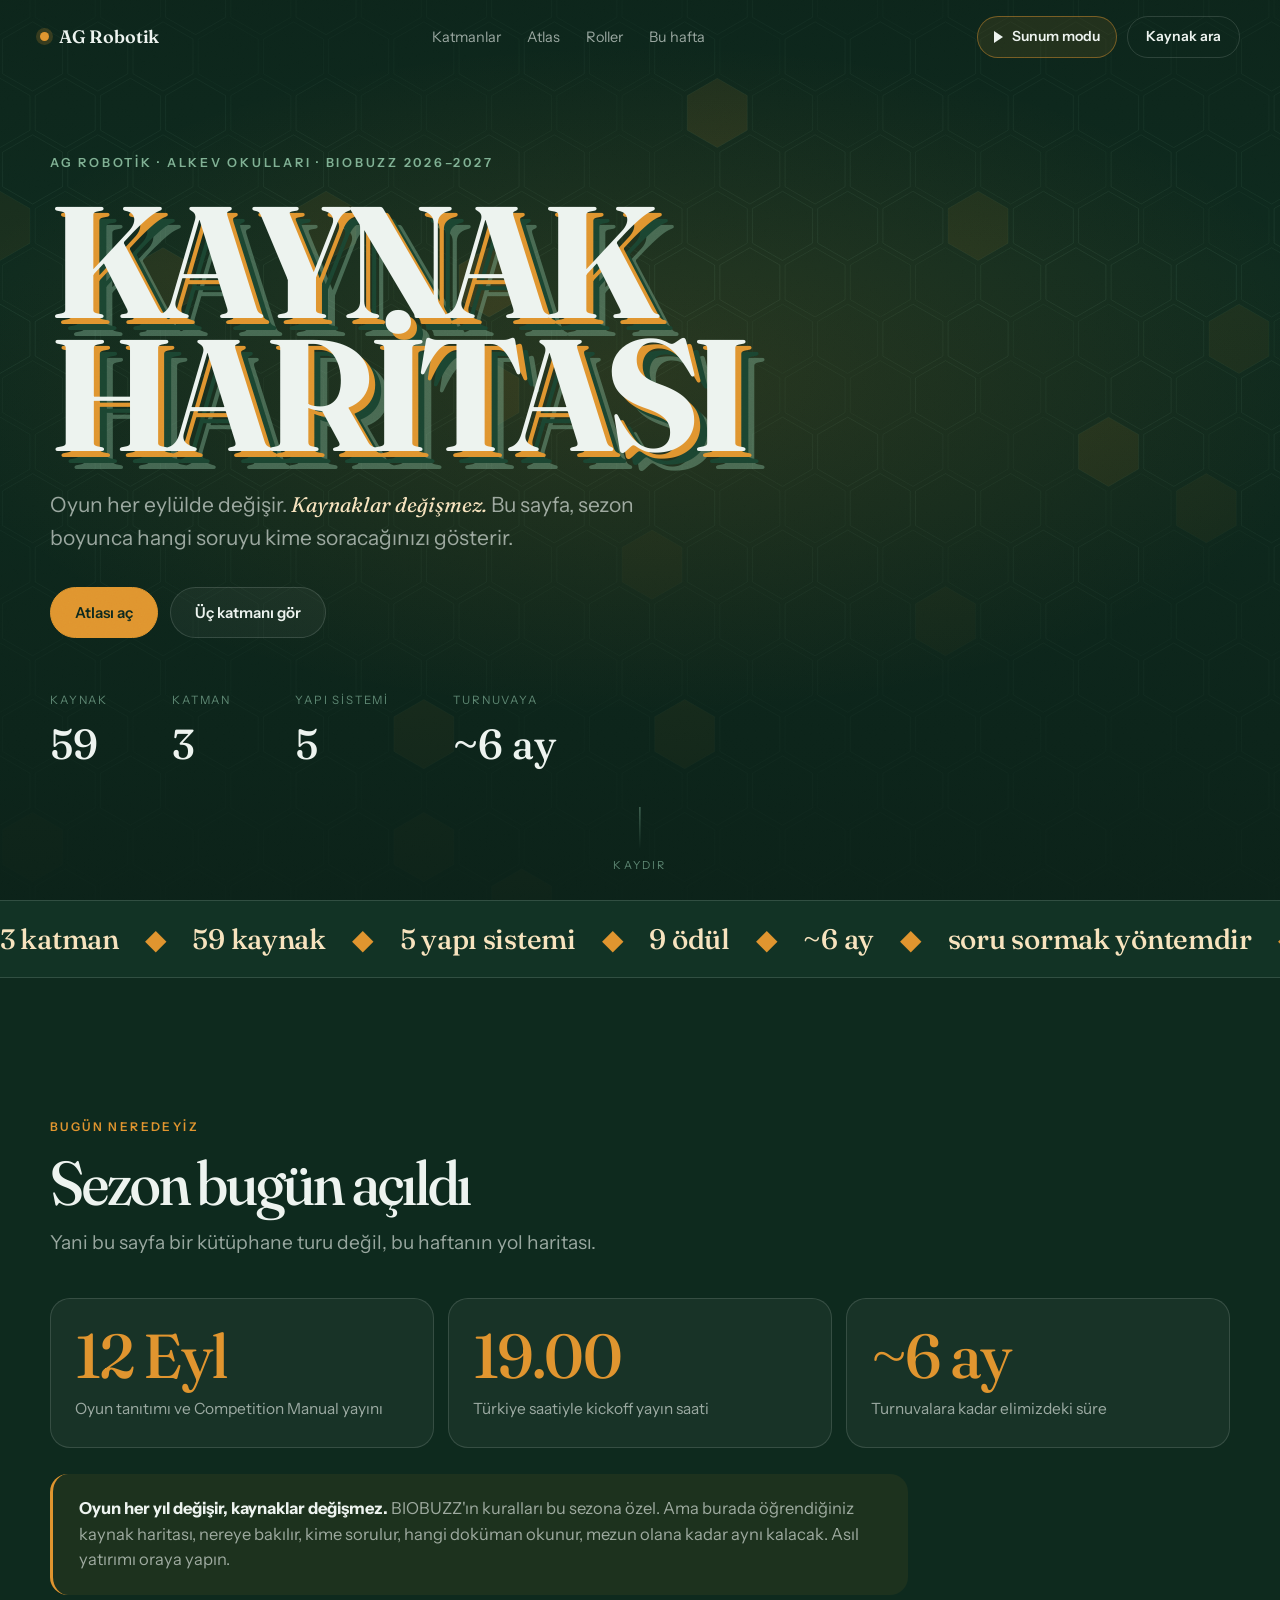
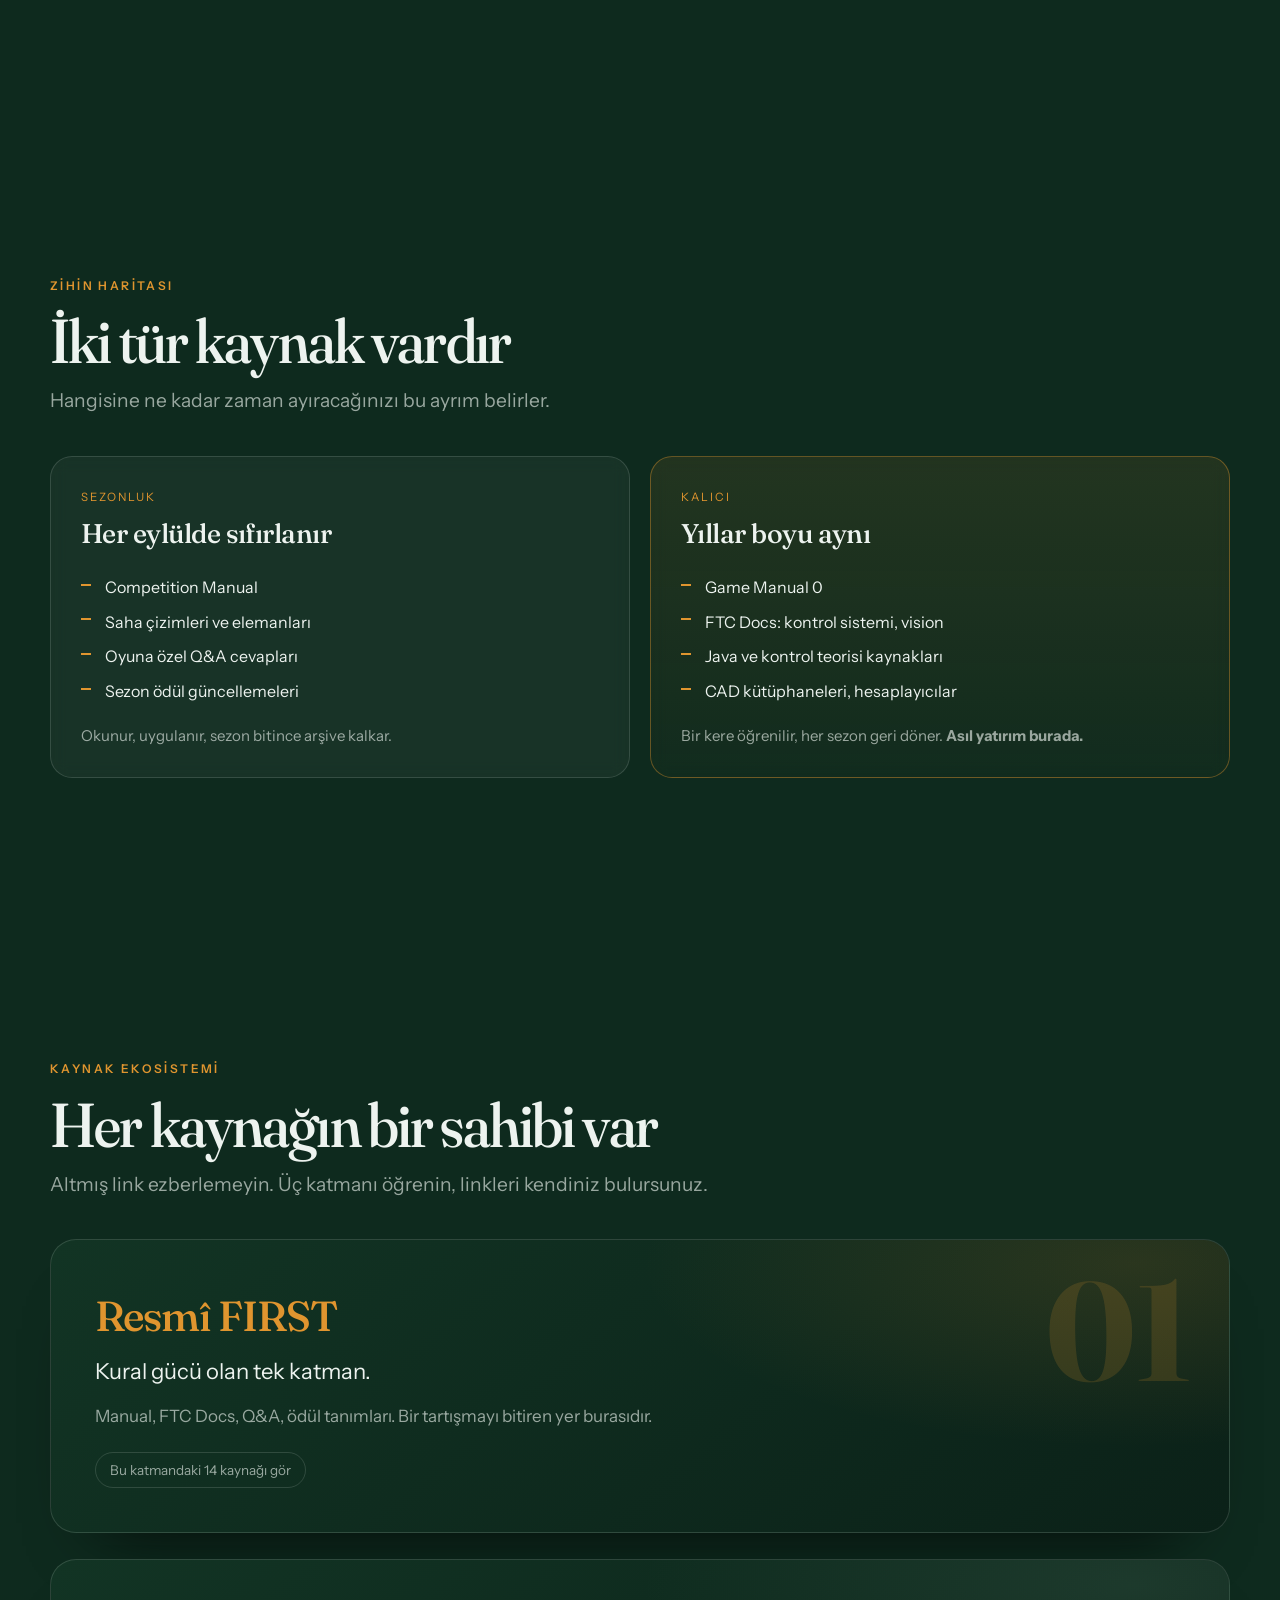
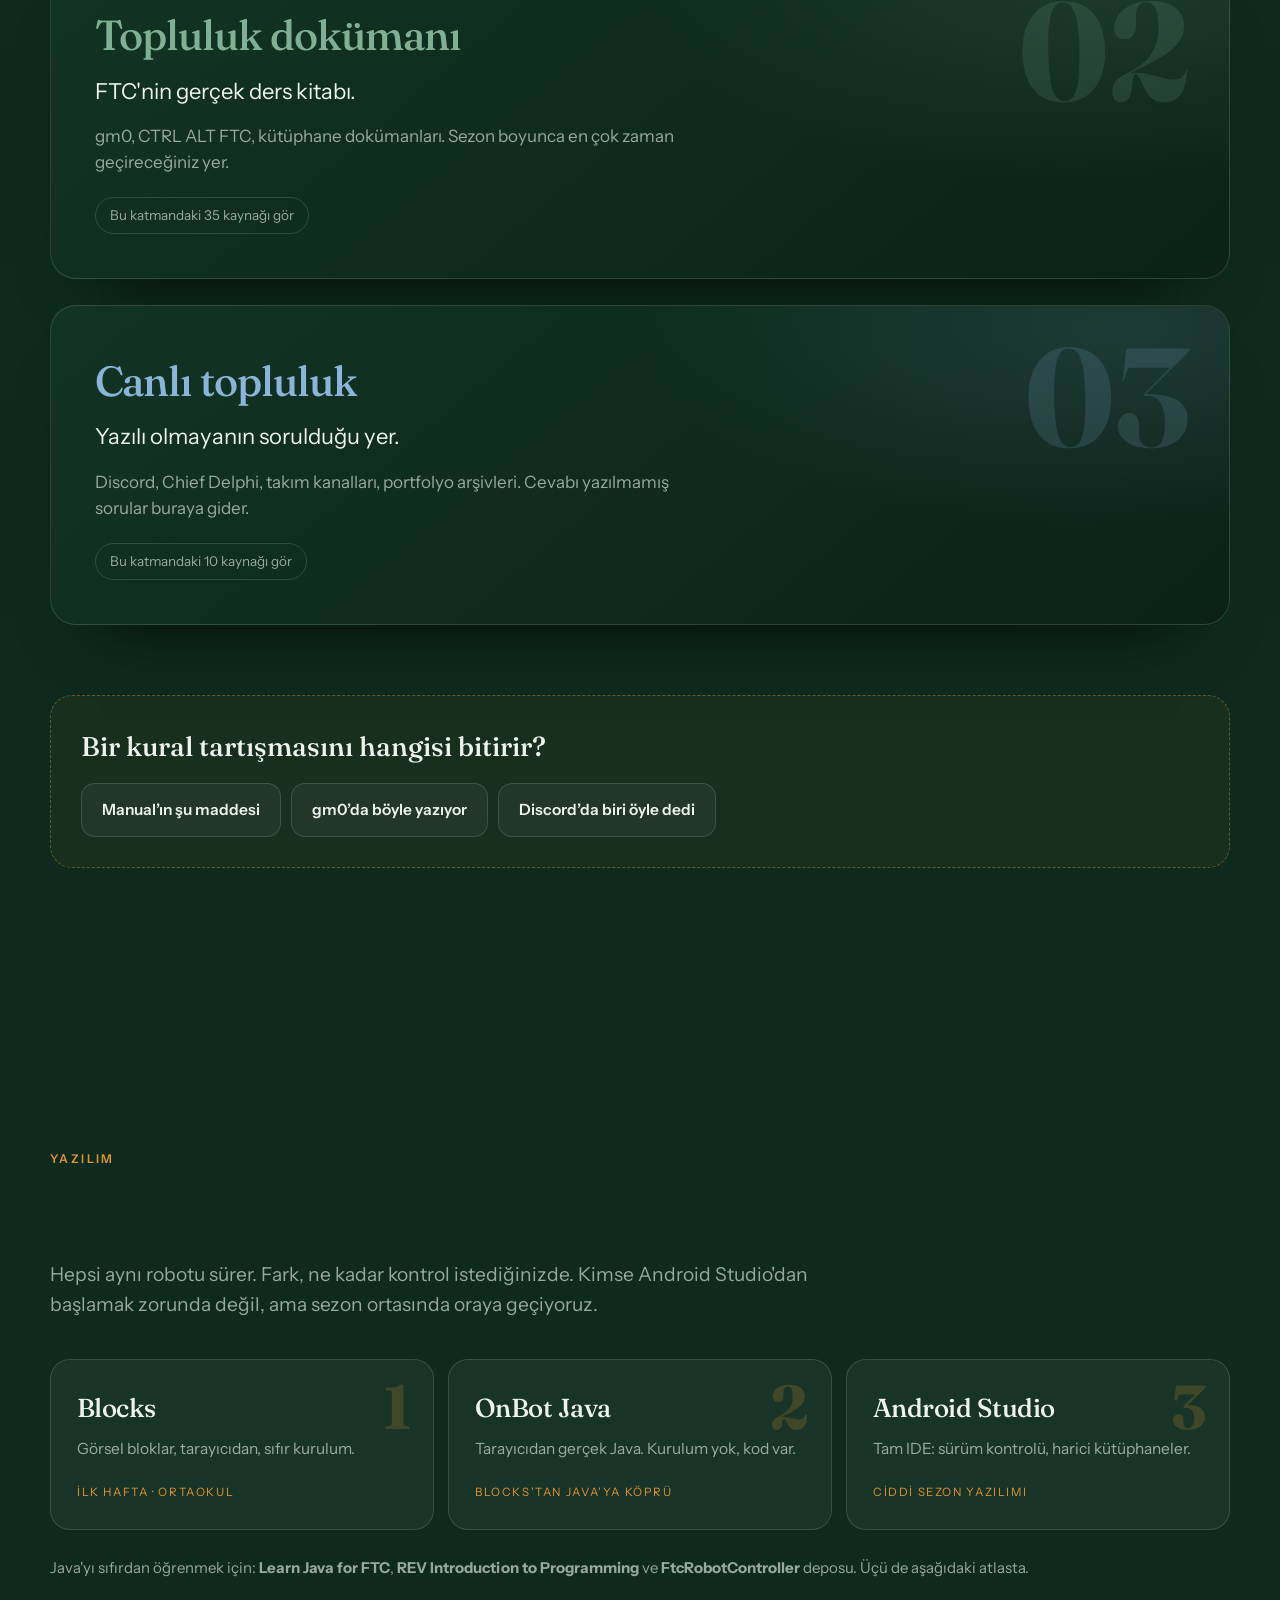
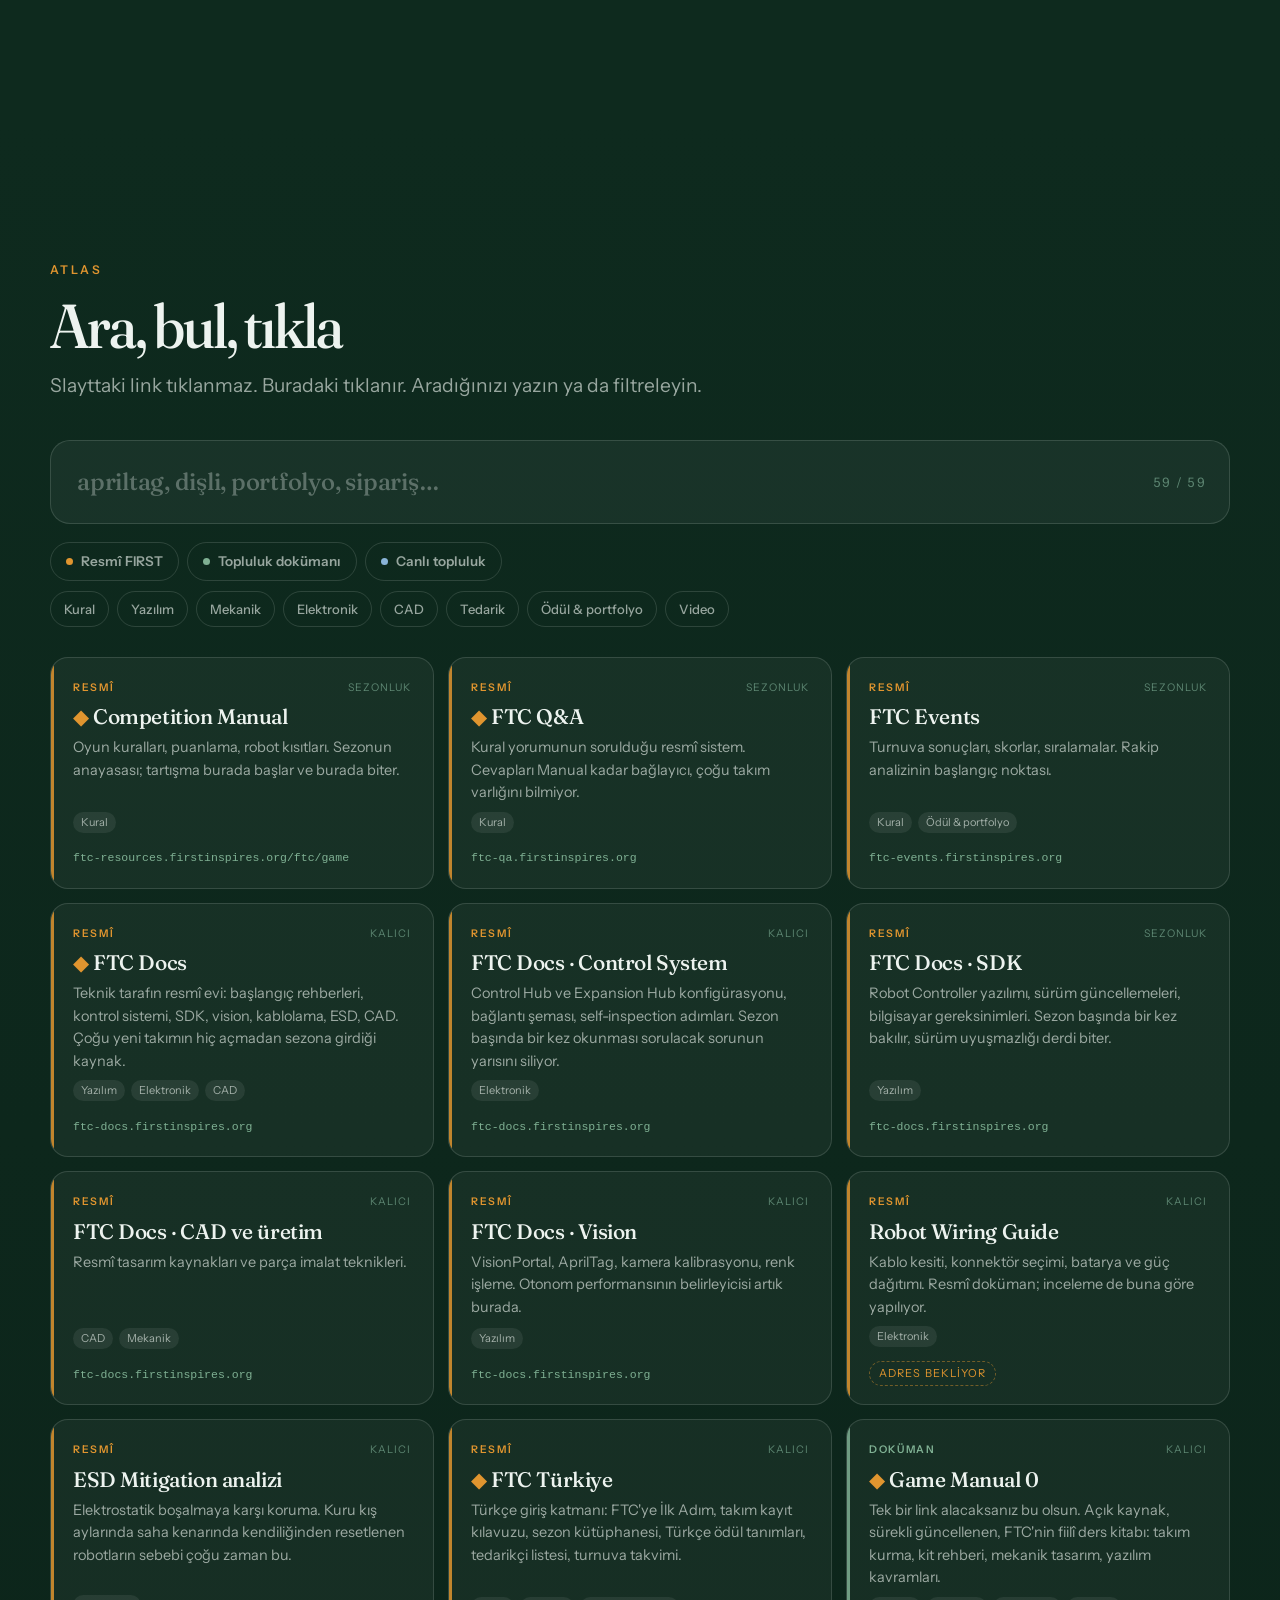
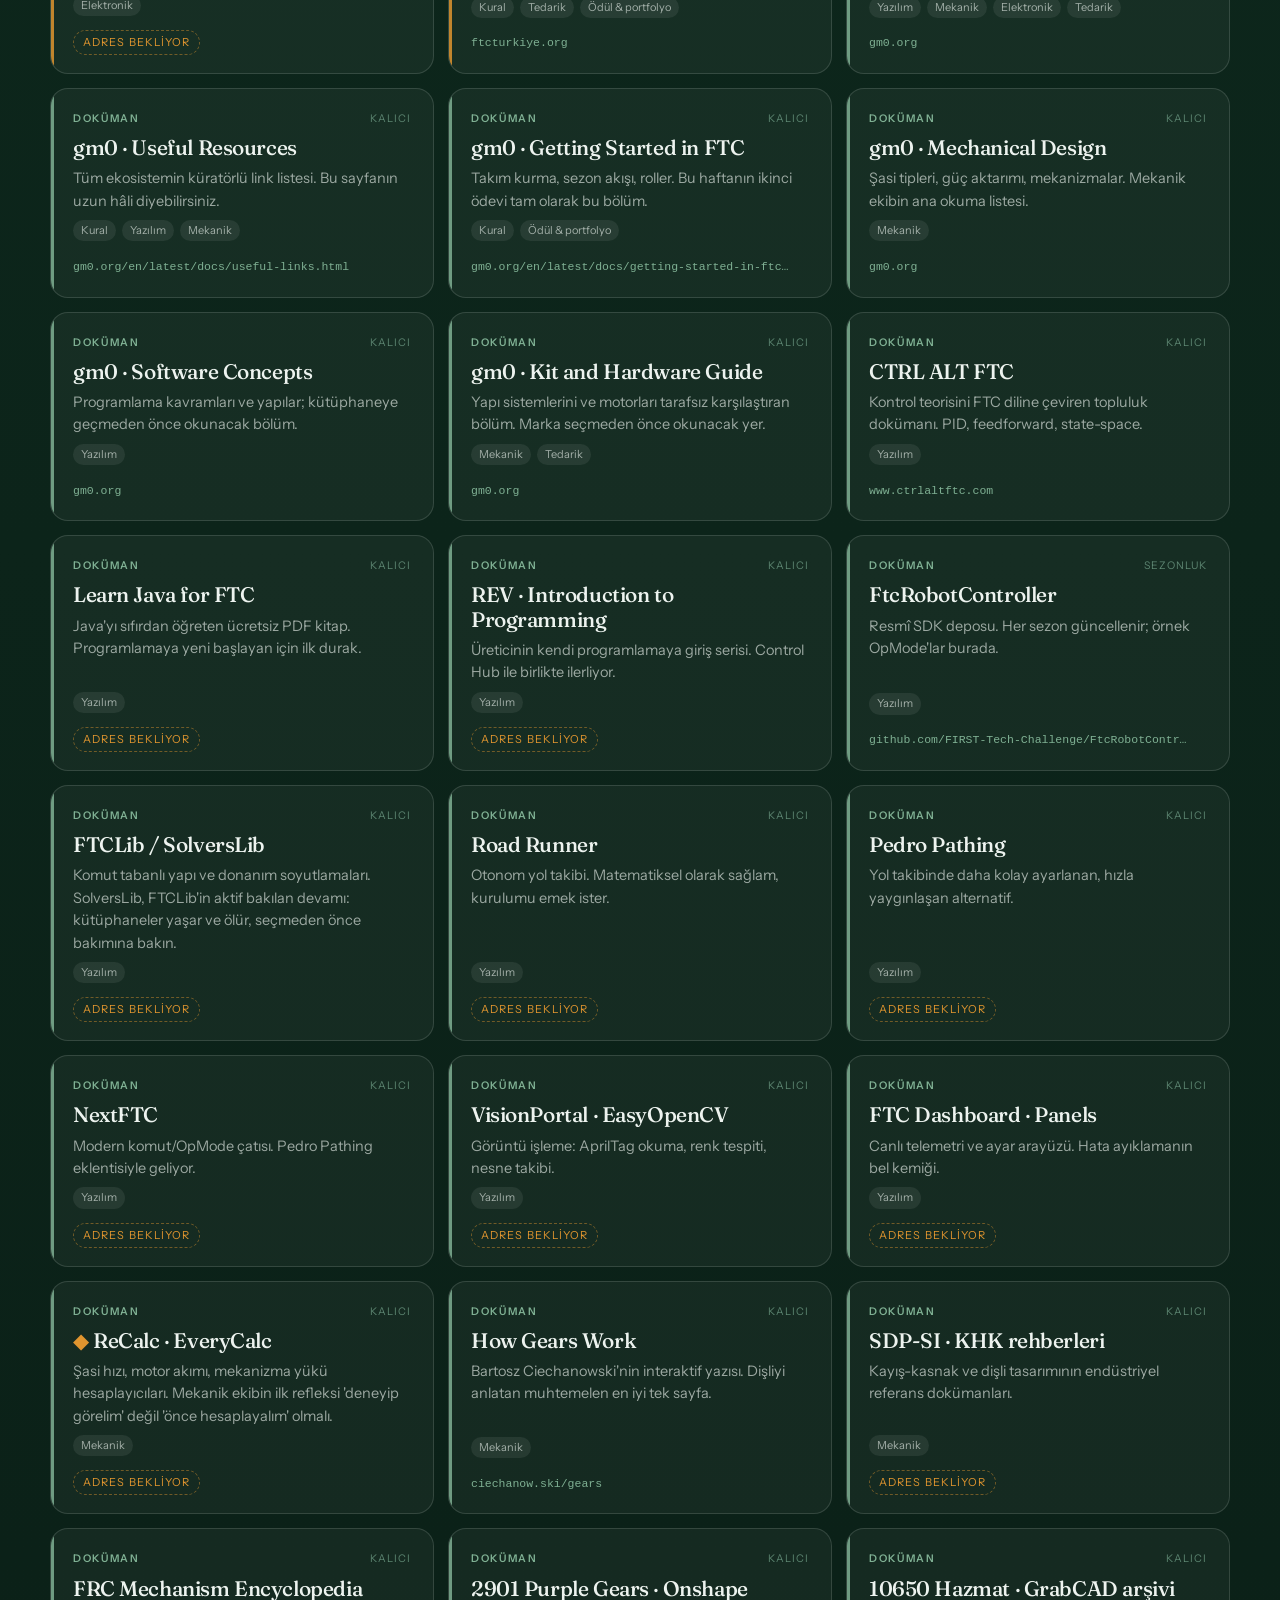
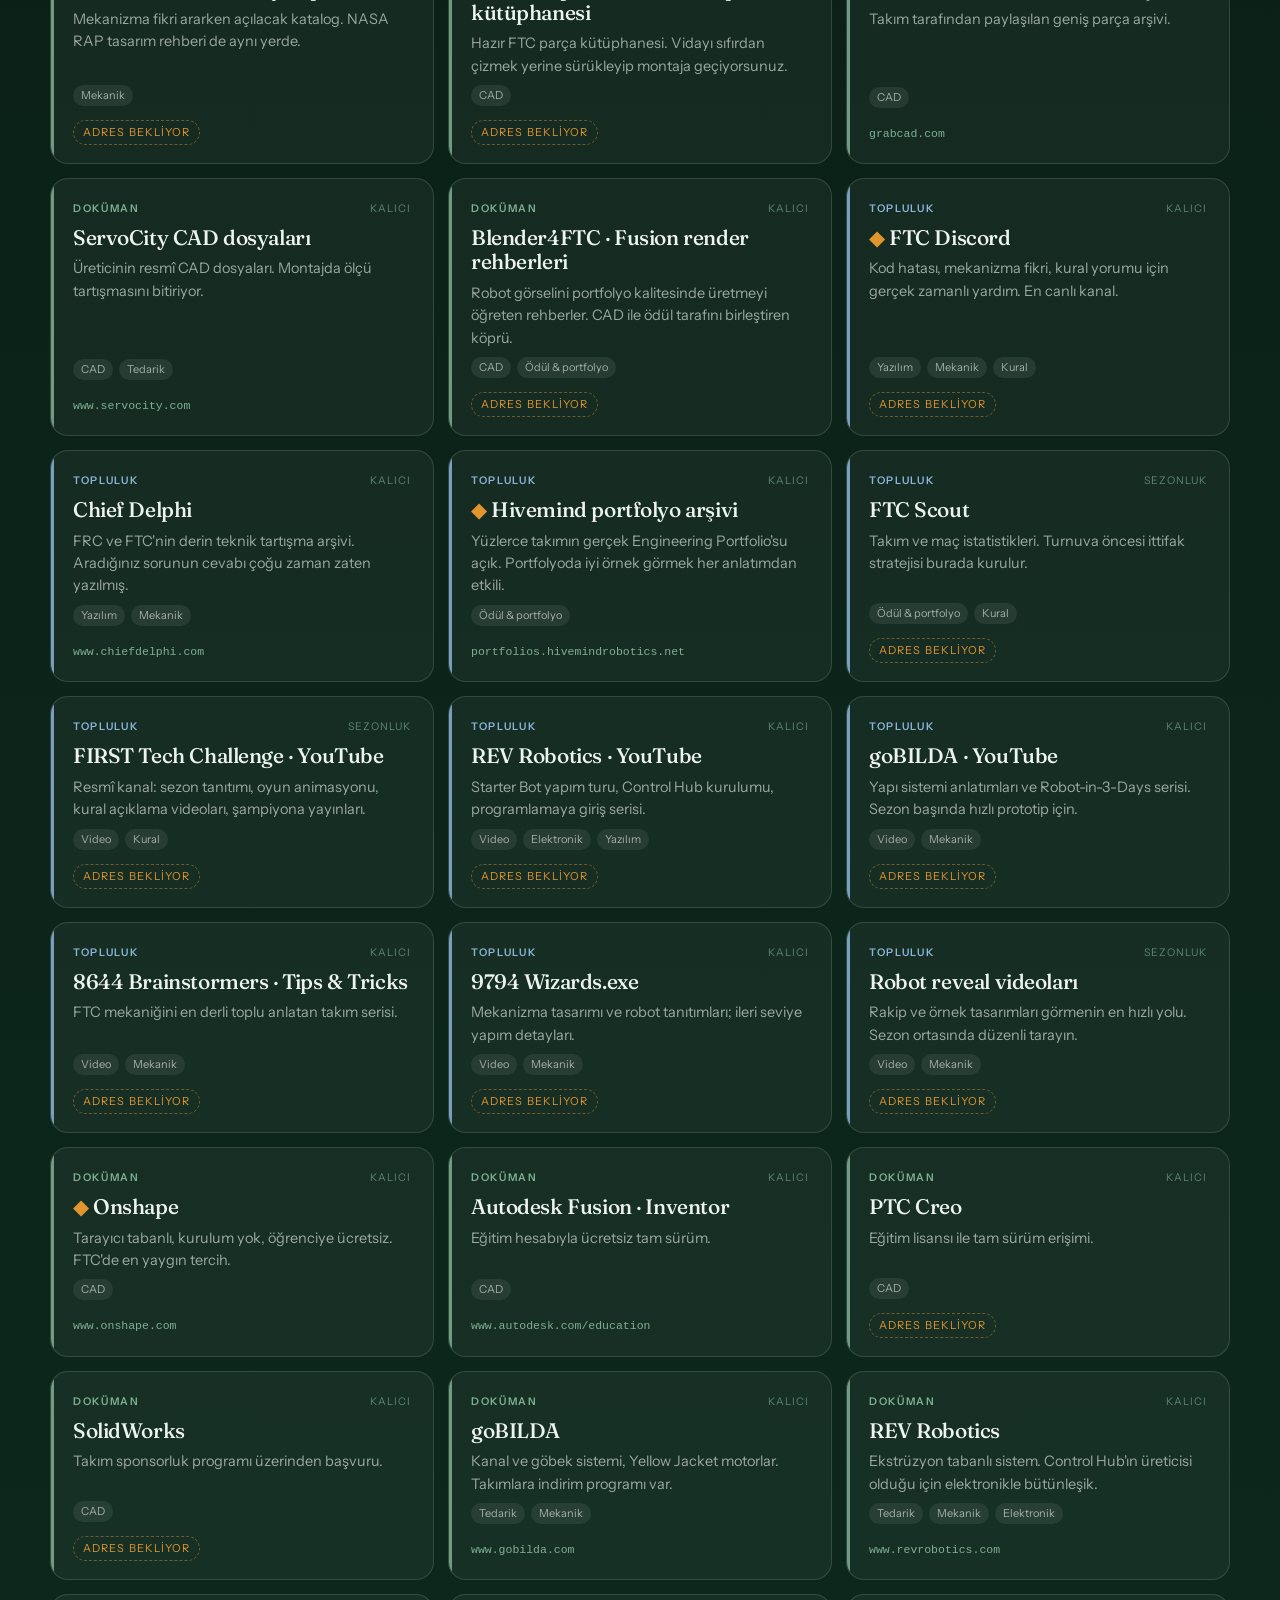
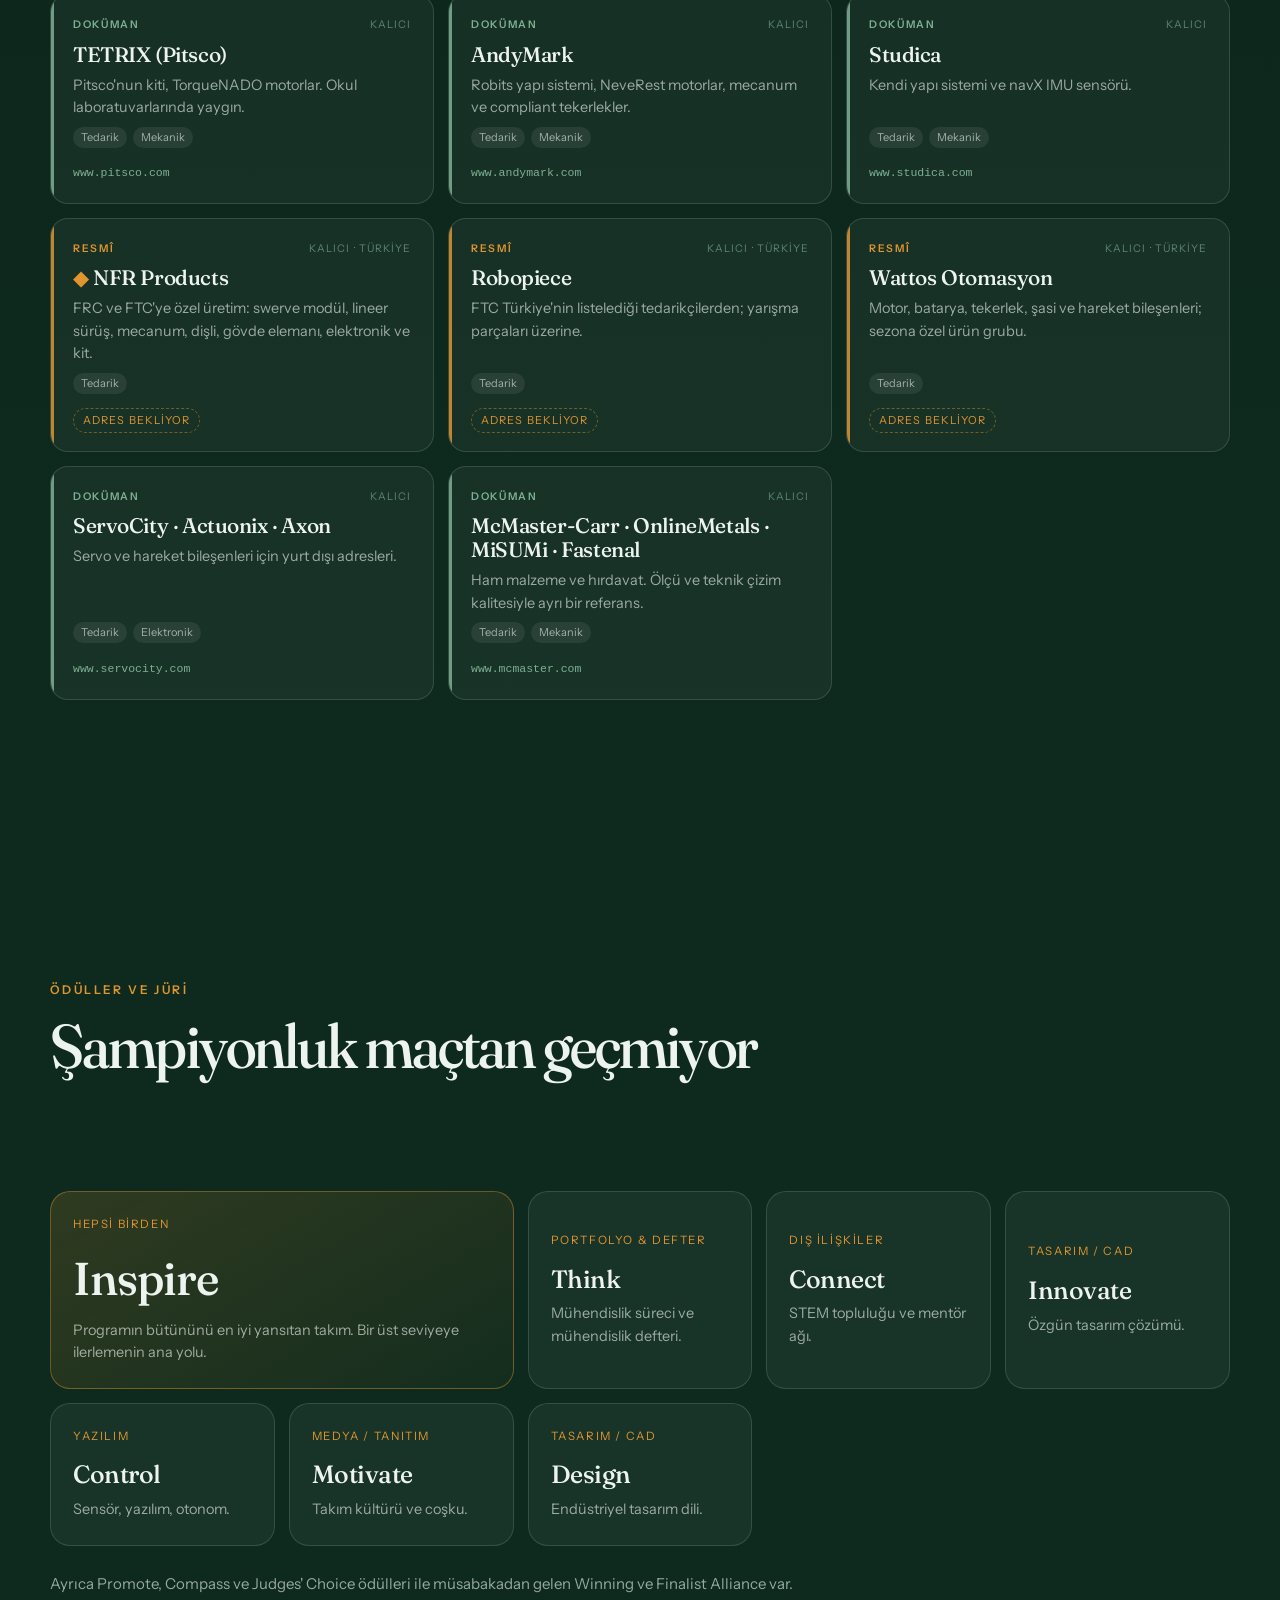
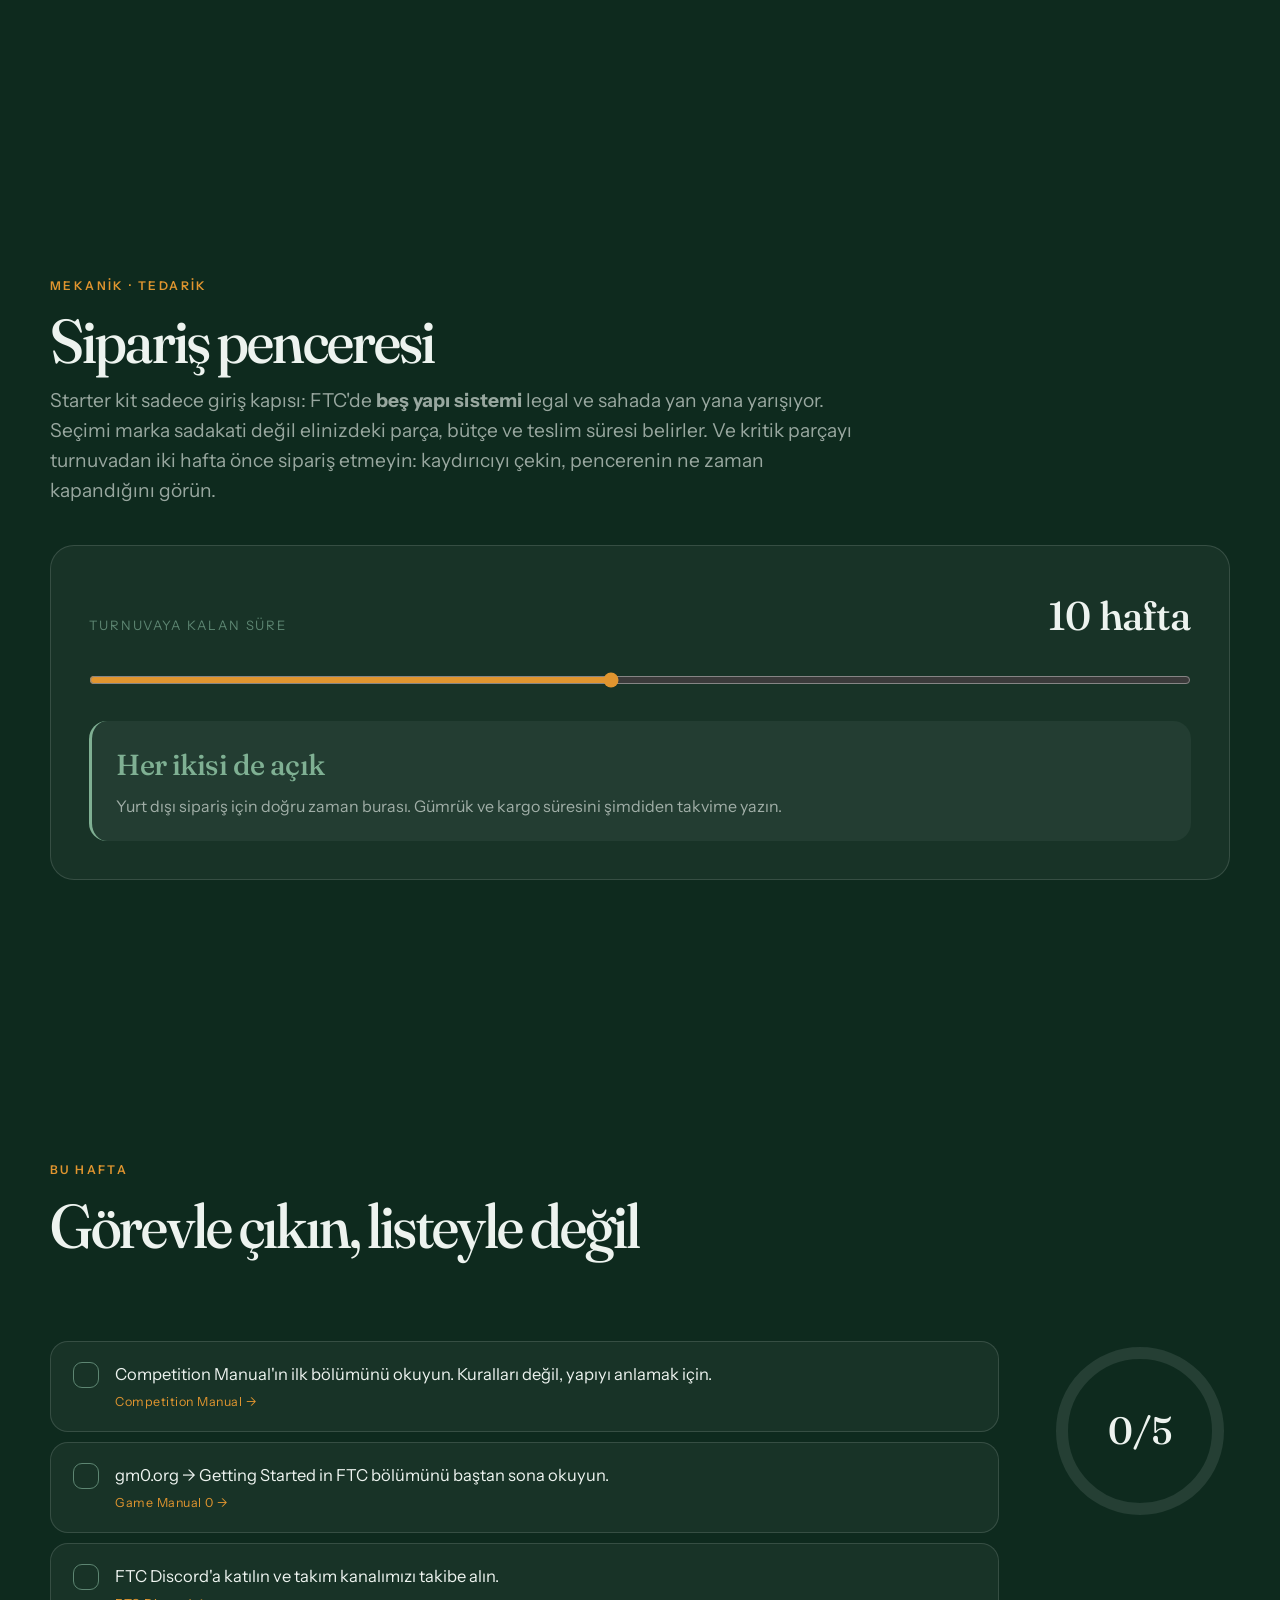
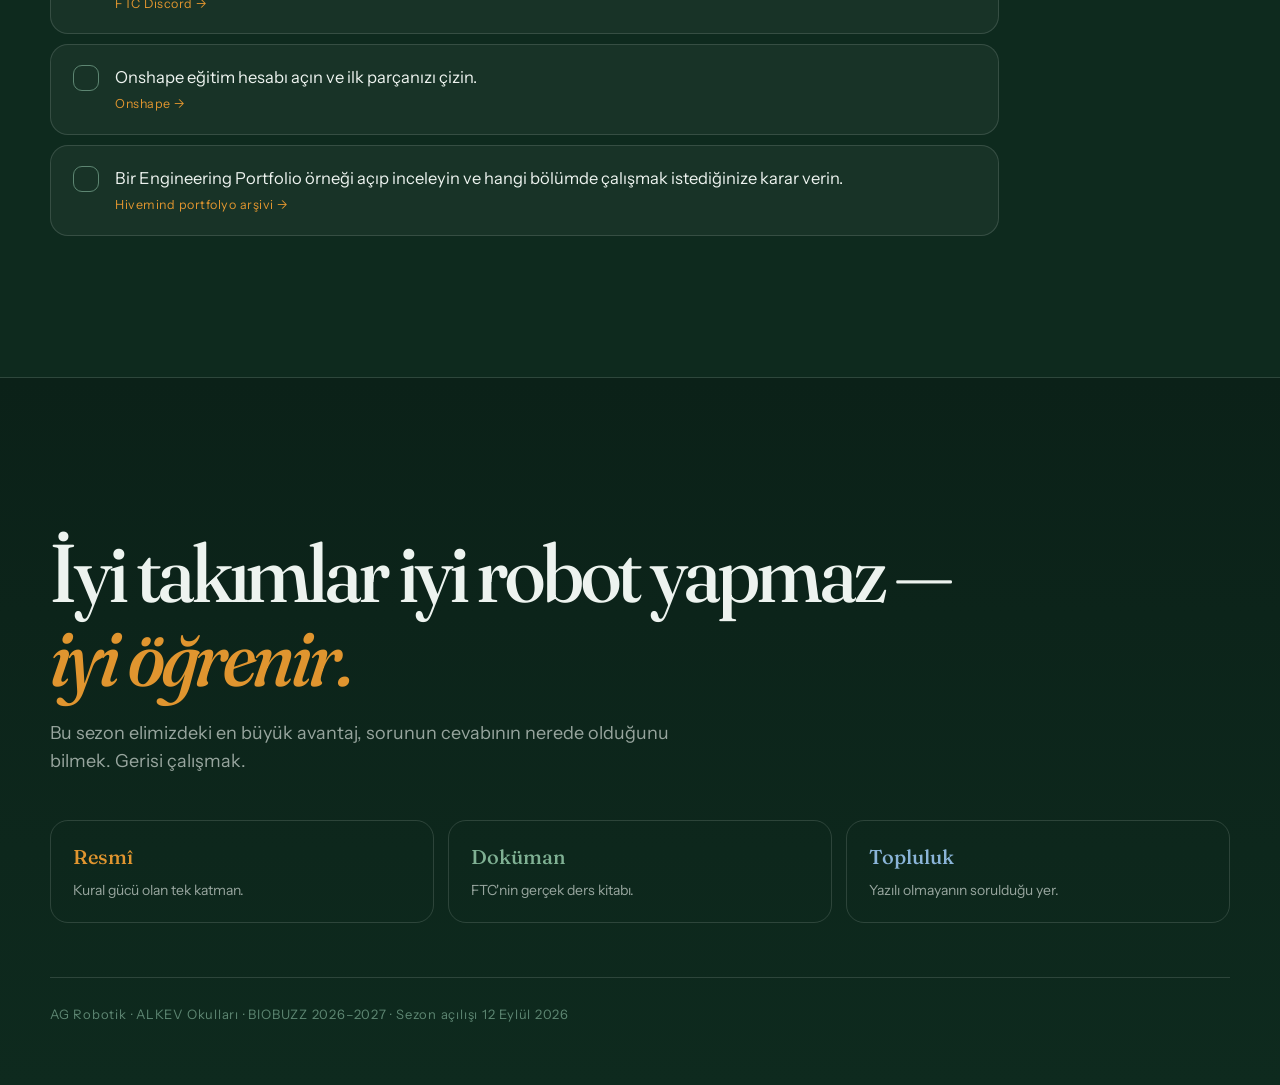
==== commit cb97d801: "Add presentation mode and the sections the deck was missing Content audit against the original deck " ====
--- a/ftc/index.html
+++ b/ftc/index.html
@@ -25,7 +25,10 @@
       <a href="#roller">Roller</a>
       <a href="#hafta">Bu hafta</a>
     </nav>
-    <a class="nav__cta" href="#atlas">Kaynak ara</a>
+    <div class="nav__right">
+      <button class="nav__present" id="btn-present" type="button" title="Sunum modu (P)"><span class="nav__play"></span> Sunum modu</button>
+      <a class="nav__cta" href="#atlas">Kaynak ara</a>
+    </div>
   </header>
 
   <!-- ------------------------------------------------------------------ -->
@@ -67,6 +70,17 @@
   <div class="marquee" aria-hidden="true">
     <div class="marquee__track" id="marquee"></div>
   </div>
+
+  <!-- ------------------------------------------------------------------ -->
+  <section class="today" id="bugun">
+    <div class="wrap">
+      <p class="kicker reveal">Bugün neredeyiz</p>
+      <h2 class="h2 reveal" data-d="1">Sezon bugün açıldı</h2>
+      <p class="lede reveal" data-d="2">Yani bu sayfa bir kütüphane turu değil, bu haftanın yol haritası.</p>
+      <div class="facts" id="facts"></div>
+      <p class="callout reveal" data-d="4"><b>Oyun her yıl değişir, kaynaklar değişmez.</b> BIOBUZZ'ın kuralları bu sezona özel. Ama burada öğrendiğiniz kaynak haritası, nereye bakılır, kime sorulur, hangi doküman okunur, mezun olana kadar aynı kalacak. Asıl yatırımı oraya yapın.</p>
+    </div>
+  </section>
 
   <!-- ------------------------------------------------------------------ -->
   <section class="split" id="ikili">
@@ -119,20 +133,33 @@
   </section>
 
   <!-- ------------------------------------------------------------------ -->
+  <section class="paths" id="yazilim">
+    <div class="wrap">
+      <p class="kicker reveal">Yazılım</p>
+      <h2 class="h2 reveal" data-d="1">Üç programlama yolu, tek yolculuk</h2>
+      <p class="lede reveal" data-d="2">Hepsi aynı robotu sürer. Fark, ne kadar kontrol istediğinizde. Kimse Android Studio'dan başlamak zorunda değil, ama sezon ortasında oraya geçiyoruz.</p>
+      <div class="paths__grid" id="paths"></div>
+      <p class="note reveal" data-d="4">Java'yı sıfırdan öğrenmek için: <b>Learn Java for FTC</b>, <b>REV Introduction to Programming</b> ve <b>FtcRobotController</b> deposu. Üçü de aşağıdaki atlasta.</p>
+    </div>
+  </section>
+
+  <!-- ------------------------------------------------------------------ -->
   <section class="atlas" id="atlas">
     <div class="wrap">
       <p class="kicker reveal">Atlas</p>
       <h2 class="h2 reveal" data-d="1">Ara, bul, tıkla</h2>
       <p class="lede reveal" data-d="2">Slayttaki link tıklanmaz. Buradaki tıklanır. Aradığınızı yazın ya da filtreleyin.</p>
 
-      <div class="search reveal" data-d="3">
-        <input type="search" id="q" placeholder="apriltag, dişli, portfolyo, sipariş…" autocomplete="off" aria-label="Kaynak ara" />
-        <span class="search__count" id="count"></span>
-      </div>
-      <div class="chips" id="chips-layer" aria-label="Katman filtresi"></div>
-      <div class="chips chips--soft" id="chips-role" aria-label="Rol filtresi"></div>
-      <div class="cards" id="cards"></div>
-      <p class="empty" id="empty" hidden>Bu aramaya uyan kaynak yok. Filtreleri temizleyip tekrar deneyin.</p>
+      <div id="atlas-host">
+        <div class="search reveal" data-d="3">
+          <input type="search" id="q" placeholder="apriltag, dişli, portfolyo, sipariş…" autocomplete="off" aria-label="Kaynak ara" />
+          <span class="search__count" id="count"></span>
+        </div>
+        <div class="chips" id="chips-layer" aria-label="Katman filtresi"></div>
+        <div class="chips chips--soft" id="chips-role" aria-label="Rol filtresi"></div>
+        <div class="cards" id="cards"></div>
+        <p class="empty" id="empty" hidden>Bu aramaya uyan kaynak yok. Filtreleri temizleyip tekrar deneyin.</p>
+      </div>
     </div>
   </section>
 
@@ -152,12 +179,14 @@
     <div class="wrap">
       <p class="kicker reveal">Mekanik · tedarik</p>
       <h2 class="h2 reveal" data-d="1">Sipariş penceresi</h2>
-      <p class="lede reveal" data-d="2">Kritik parçayı turnuvadan iki hafta önce sipariş etmeyin. Kaydırıcıyı çekin, pencerenin ne zaman kapandığını görün.</p>
+      <p class="lede reveal" data-d="2">Starter kit sadece giriş kapısı: FTC'de <b>beş yapı sistemi</b> legal ve sahada yan yana yarışıyor. Seçimi marka sadakati değil elinizdeki parça, bütçe ve teslim süresi belirler. Ve kritik parçayı turnuvadan iki hafta önce sipariş etmeyin: kaydırıcıyı çekin, pencerenin ne zaman kapandığını görün.</p>
+      <div id="supply-host">
       <div class="supply__box reveal" data-d="3">
         <label class="supply__label" for="weeks">Turnuvaya kalan süre <output id="weeks-out">10 hafta</output></label>
         <input type="range" id="weeks" min="1" max="20" value="10" />
         <div class="supply__verdict" id="verdict"></div>
       </div>
+      </div>
     </div>
   </section>
 
@@ -167,7 +196,7 @@
       <p class="kicker reveal">Bu hafta</p>
       <h2 class="h2 reveal" data-d="1">Görevle çıkın, listeyle değil</h2>
       <p class="lede reveal" data-d="2">Beşi de bu hafta bitecek. Toplamı bir akşam sürüyor. İşaretledikleriniz bu tarayıcıda kalır.</p>
-      <div class="week__grid">
+      <div class="week__grid" id="tasks-host">
         <ol class="tasks" id="tasks"></ol>
         <div class="ring reveal" data-d="3">
           <svg viewBox="0 0 120 120" aria-hidden="true">
@@ -190,6 +219,8 @@
     </div>
   </footer>
 
+  <div class="deck" id="deck" hidden aria-hidden="true"></div>
+
   <script type="module" src="./js/main.js"></script>
 </body>
 </html>
--- a/ftc/styles.css
+++ b/ftc/styles.css
@@ -265,3 +265,146 @@
   .stack__l { opacity: 1; animation: none; }
   .stack__l--3 { opacity: 0.45; }
 }
+
+/* ---- bugün neredeyiz ----------------------------------------------------- */
+.facts { display: grid; grid-template-columns: repeat(auto-fit, minmax(230px, 1fr)); gap: 14px; }
+.fact { padding: 26px 24px; border-radius: 20px; border: 1px solid var(--line); background: var(--glass); }
+.fact b { display: block; font-family: var(--serif); font-size: clamp(38px, 5vw, 62px); font-weight: 500; line-height: 1; letter-spacing: -0.03em; color: var(--gold); margin-bottom: 8px; }
+.fact span { font-size: 15.5px; color: var(--paper-dim); }
+.callout { margin: 26px 0 0; padding: 22px 26px; border-radius: 18px; border-left: 3px solid var(--gold); background: rgba(224, 149, 47, 0.07); font-size: 16.5px; color: var(--paper-dim); max-width: 78ch; }
+.callout b { color: var(--paper); }
+
+/* ---- üç programlama yolu ------------------------------------------------- */
+.paths__grid { display: grid; grid-template-columns: repeat(auto-fit, minmax(260px, 1fr)); gap: 14px; }
+.path { position: relative; padding: 28px 26px 26px; border-radius: 20px; border: 1px solid var(--line); background: var(--glass); transition: transform 0.35s var(--ease), border-color 0.3s; }
+.path:hover { transform: translateY(-4px); border-color: rgba(224, 149, 47, 0.45); }
+.path__no { position: absolute; right: 22px; top: 16px; font-family: var(--serif); font-size: 62px; font-weight: 700; line-height: 1; color: var(--gold); opacity: 0.2; }
+.path__name { margin: 0 0 8px; font-family: var(--serif); font-size: 26px; font-weight: 500; letter-spacing: -0.02em; }
+.path__line { margin: 0 0 16px; font-size: 15.5px; color: var(--paper-dim); }
+.path__when { font-size: 11.5px; letter-spacing: 0.14em; text-transform: uppercase; color: var(--gold); }
+
+/* ---- nav: sunum düğmesi -------------------------------------------------- */
+.nav__right { display: flex; align-items: center; gap: 10px; }
+.nav__present { display: inline-flex; align-items: center; gap: 9px; border: 1px solid rgba(224, 149, 47, 0.45); background: rgba(224, 149, 47, 0.1); color: var(--paper); border-radius: 999px; padding: 9px 16px; font-size: 14px; font-weight: 600; cursor: pointer; transition: background 0.25s, border-color 0.25s; }
+.nav__present:hover { background: var(--gold); border-color: var(--gold); color: var(--deep); }
+.nav__play { width: 0; height: 0; border-left: 9px solid currentColor; border-top: 6px solid transparent; border-bottom: 6px solid transparent; }
+@media (max-width: 560px) { .nav__cta { display: none; } }
+
+/* ---- sunum modu ---------------------------------------------------------- */
+body.is-present { overflow: hidden; }
+.deck { position: fixed; inset: 0; z-index: 200; background: var(--deep); display: grid; grid-template-rows: 1fr auto; }
+.deck[hidden] { display: none; }
+.deck__stage { position: relative; overflow: auto; display: grid; place-items: center; padding: clamp(24px, 4vw, 56px) clamp(20px, 5vw, 72px) 20px; }
+.slide { width: min(1240px, 100%); display: grid; gap: clamp(18px, 2.2vw, 30px); }
+.slide--wide { width: min(1500px, 100%); }
+.slide__head { display: grid; gap: 10px; }
+.slide__kicker { margin: 0; font-size: clamp(12px, 1.1vw, 14px); font-weight: 600; letter-spacing: 0.2em; text-transform: uppercase; color: var(--gold); }
+.slide__title { margin: 0; font-family: var(--serif); font-variation-settings: 'SOFT' 40, 'WONK' 1, 'opsz' 120; font-weight: 500; font-size: clamp(30px, 4.4vw, 66px); line-height: 1.03; letter-spacing: -0.03em; }
+.slide__lede { margin: 0; max-width: 72ch; font-size: clamp(16px, 1.5vw, 23px); color: var(--paper-dim); }
+.slide__foot { margin: 0; padding-top: 14px; border-top: 1px solid var(--line); font-size: clamp(14px, 1.15vw, 18px); color: var(--gold-soft); max-width: 92ch; }
+.slide__bullets { margin: 0; padding-left: 22px; display: grid; gap: 8px; font-size: clamp(15px, 1.3vw, 19px); color: var(--paper-dim); }
+.slide__bullets li::marker { color: var(--gold); }
+.slide__cover { display: grid; gap: 18px; justify-items: start; }
+.slide__big { margin: 0; font-family: var(--serif); font-variation-settings: 'SOFT' 30, 'WONK' 1, 'opsz' 144; font-weight: 600; font-size: clamp(40px, 7.2vw, 116px); line-height: 0.98; letter-spacing: -0.04em; }
+.slide__big--quote em, .slide__big--quote { font-weight: 500; }
+.slide__big--quote { color: var(--paper); }
+.slide__callout { margin: 0; padding: 20px 24px; border-radius: 16px; border-left: 3px solid var(--gold); background: rgba(224, 149, 47, 0.08); font-size: clamp(15px, 1.3vw, 20px); color: var(--gold-soft); }
+
+.slide__facts { display: grid; grid-template-columns: repeat(3, 1fr); gap: 14px; }
+.slide__facts .fact b { font-size: clamp(34px, 4.4vw, 64px); }
+.slide__two { display: grid; grid-template-columns: 1fr 1fr; gap: 16px; }
+.spanel { padding: clamp(20px, 2.2vw, 32px); border-radius: 20px; border: 1px solid var(--line); background: var(--glass); }
+.spanel--gold { border-color: rgba(224, 149, 47, 0.4); background: linear-gradient(180deg, rgba(224, 149, 47, 0.1), rgba(224, 149, 47, 0.02)); }
+.spanel__tag { margin: 0 0 4px; font-size: 12px; letter-spacing: 0.18em; text-transform: uppercase; color: var(--gold); }
+.spanel h3 { margin: 0 0 16px; font-family: var(--serif); font-size: clamp(20px, 2vw, 30px); font-weight: 500; letter-spacing: -0.02em; }
+.spanel ul { margin: 0 0 16px; padding: 0; list-style: none; display: grid; gap: 9px; font-size: clamp(14px, 1.2vw, 18px); }
+.spanel li { position: relative; padding-left: 22px; }
+.spanel li::before { content: ''; position: absolute; left: 0; top: 0.6em; width: 10px; height: 2px; background: var(--gold); }
+.spanel__foot { margin: 0; font-size: clamp(13px, 1.05vw, 16px); color: var(--paper-dim); }
+
+.slide__layers { display: grid; grid-template-columns: repeat(3, 1fr); gap: 14px; }
+.slayer { position: relative; padding: clamp(20px, 2.2vw, 30px); border-radius: 20px; border: 1px solid var(--line); background: linear-gradient(150deg, rgba(237, 243, 239, 0.06), transparent); overflow: hidden; }
+.slayer__no { position: absolute; right: 16px; top: 6px; font-family: var(--serif); font-size: clamp(52px, 6vw, 96px); font-weight: 700; line-height: 1; color: var(--c); opacity: 0.18; }
+.slayer h3 { margin: 0 0 6px; font-family: var(--serif); font-size: clamp(19px, 1.9vw, 29px); font-weight: 500; color: var(--c); letter-spacing: -0.02em; position: relative; }
+.slayer__line { margin: 0 0 10px; font-size: clamp(14px, 1.25vw, 19px); position: relative; }
+.slayer__body { margin: 0 0 14px; font-size: clamp(13px, 1.05vw, 16px); color: var(--paper-dim); position: relative; }
+.slayer__count { margin: 0; font-size: 12px; letter-spacing: 0.14em; text-transform: uppercase; color: var(--sage-dim); position: relative; }
+
+.slide__paths { display: grid; grid-template-columns: repeat(3, 1fr); gap: 14px; }
+.spath { position: relative; padding: clamp(20px, 2.2vw, 30px); border-radius: 20px; border: 1px solid var(--line); background: var(--glass); }
+.spath__no { position: absolute; right: 18px; top: 10px; font-family: var(--serif); font-size: clamp(46px, 5vw, 78px); font-weight: 700; line-height: 1; color: var(--gold); opacity: 0.2; }
+.spath h3 { margin: 0 0 8px; font-family: var(--serif); font-size: clamp(20px, 2vw, 30px); font-weight: 500; letter-spacing: -0.02em; }
+.spath p { margin: 0 0 14px; font-size: clamp(14px, 1.2vw, 18px); color: var(--paper-dim); }
+.spath__when { font-size: 11.5px; letter-spacing: 0.14em; text-transform: uppercase; color: var(--gold); }
+
+.slide__cards { display: grid; gap: 12px; }
+.slide__cards--2 { grid-template-columns: repeat(2, 1fr); }
+.slide__cards--3 { grid-template-columns: repeat(3, 1fr); }
+.scard { position: relative; display: grid; gap: 6px; align-content: start; padding: clamp(16px, 1.8vw, 24px); border-radius: 16px; border: 1px solid var(--line); background: var(--glass); text-decoration: none; overflow: hidden; }
+.scard::before { content: ''; position: absolute; left: 0; top: 0; bottom: 0; width: 3px; background: var(--c); }
+.scard__layer { font-size: 10.5px; letter-spacing: 0.16em; text-transform: uppercase; color: var(--c); font-weight: 600; }
+.scard__name { margin: 0; font-family: var(--serif); font-size: clamp(17px, 1.6vw, 24px); font-weight: 500; letter-spacing: -0.02em; line-height: 1.15; }
+.scard__desc { margin: 0; font-size: clamp(13px, 1.05vw, 16px); color: var(--paper-dim); }
+.scard__url { font-family: var(--mono); font-size: clamp(11px, 0.85vw, 13px); color: var(--sage); overflow: hidden; text-overflow: ellipsis; white-space: nowrap; }
+.scard__url.is-soon { color: var(--gold); opacity: 0.8; }
+
+.slide__awards { display: grid; grid-template-columns: repeat(4, 1fr); gap: 12px; }
+.saward { padding: clamp(14px, 1.6vw, 22px); border-radius: 16px; border: 1px solid var(--line); background: var(--glass); }
+.saward--big { grid-column: span 2; grid-row: span 2; background: linear-gradient(150deg, rgba(224, 149, 47, 0.16), rgba(224, 149, 47, 0.03)); border-color: rgba(224, 149, 47, 0.42); display: grid; align-content: center; }
+.saward__role { margin: 0 0 4px; font-size: 10.5px; letter-spacing: 0.14em; text-transform: uppercase; color: var(--gold); }
+.saward h3 { margin: 0 0 6px; font-family: var(--serif); font-size: clamp(18px, 1.8vw, 26px); font-weight: 500; letter-spacing: -0.02em; }
+.saward--big h3 { font-size: clamp(30px, 4vw, 58px); }
+.saward__desc { margin: 0; font-size: clamp(12.5px, 1vw, 15px); color: var(--paper-dim); }
+
+/* taşınan canlı bloklar sunumda biraz daralsın */
+.slide__adopt .search input { padding-top: 16px; padding-bottom: 16px; }
+.slide__adopt .cards { grid-template-columns: repeat(auto-fill, minmax(250px, 1fr)); max-height: 46vh; overflow: auto; padding-right: 6px; }
+.slide__adopt .card { padding: 16px 16px 13px; }
+.slide__adopt .card__name { font-size: 18px; }
+.slide__adopt .card__desc { font-size: 13.5px; }
+.slide__adopt .quiz { margin: 0; }
+.slide__adopt .quiz__q { font-size: clamp(20px, 2.4vw, 34px); }
+.slide__adopt .week__grid { align-items: center; }
+.slide__adopt .reveal { opacity: 1; transform: none; }
+.slide__adopt .supply__box { background: transparent; border: 0; padding: 0; }
+
+/* alt çubuk ve notlar */
+.deck__bar { position: relative; display: flex; align-items: center; gap: 18px; padding: 12px clamp(16px, 3vw, 32px) 14px; border-top: 1px solid var(--line); background: rgba(11, 33, 24, 0.9); }
+.deck__brand { font-family: var(--serif); font-size: 14px; color: var(--paper-dim); }
+.deck__where { margin-left: auto; font-size: 14px; color: var(--paper-dim); font-variant-numeric: tabular-nums; }
+.deck__where b { color: var(--paper); font-size: 17px; }
+.deck__actions { display: flex; gap: 6px; }
+.deck__actions button { border: 1px solid var(--line); background: transparent; border-radius: 10px; padding: 8px 13px; font-size: 13.5px; font-weight: 600; color: var(--paper-dim); cursor: pointer; transition: background 0.2s, color 0.2s, border-color 0.2s; }
+.deck__actions button:hover { background: rgba(237, 243, 239, 0.1); color: var(--paper); }
+.deck__actions button[aria-pressed='true'] { background: var(--gold); border-color: var(--gold); color: var(--deep); }
+.deck__progress { position: absolute; left: 0; right: 0; top: 0; height: 2px; background: rgba(237, 243, 239, 0.1); }
+.deck__progress span { display: block; height: 100%; background: var(--gold); transition: width 0.4s var(--ease); }
+.deck__notes { padding: 16px clamp(16px, 3vw, 32px); border-top: 1px solid var(--line); background: rgba(224, 149, 47, 0.08); font-size: 16px; color: var(--gold-soft); max-height: 26vh; overflow: auto; }
+.deck__notes b { display: inline-block; margin-right: 10px; font-size: 11px; letter-spacing: 0.16em; text-transform: uppercase; color: var(--gold); }
+.deck.has-notes { grid-template-rows: 1fr auto auto; }
+
+@media (max-width: 900px) {
+  .slide__facts, .slide__two, .slide__layers, .slide__paths, .slide__cards--2, .slide__cards--3 { grid-template-columns: 1fr; }
+  .slide__awards { grid-template-columns: repeat(2, 1fr); }
+  .saward--big { grid-column: span 2; grid-row: auto; }
+  .deck__brand { display: none; }
+  .deck__actions button { padding: 8px 10px; font-size: 12.5px; }
+}
+
+/* sunumda taşınan blokların kendi başlıkları slayt başlığını tekrarlamasın */
+.slide__adopt .quiz__q { display: none; }
+.slide__adopt .quiz { border-style: solid; border-color: rgba(224, 149, 47, 0.3); padding: clamp(18px, 2vw, 28px); }
+.slide__adopt .quiz__opts button { font-size: clamp(15px, 1.4vw, 21px); padding: 16px 24px; }
+.slide__adopt .quiz__why { font-size: clamp(14px, 1.2vw, 18px); }
+.slide__adopt .tasks { gap: 8px; }
+.slide__adopt .task button { padding: 14px 18px; font-size: clamp(14px, 1.15vw, 18px); }
+.slide__adopt .ring { width: 140px; height: 140px; }
+.slide__adopt .ring__num { font-size: 30px; }
+.slide__adopt .cards::after { content: ''; display: block; height: 2px; }
+
+/* katman numaraları başlığı ezmesin */
+.slayer { padding-bottom: clamp(24px, 2.6vw, 34px); }
+.slayer__no { right: 14px; top: auto; bottom: -12px; font-size: clamp(46px, 5vw, 84px); opacity: 0.13; }
+.slide__cover { gap: 22px; }
+.slide__big { line-height: 1.02; }
+.slide__adopt { margin-top: 10px; }
